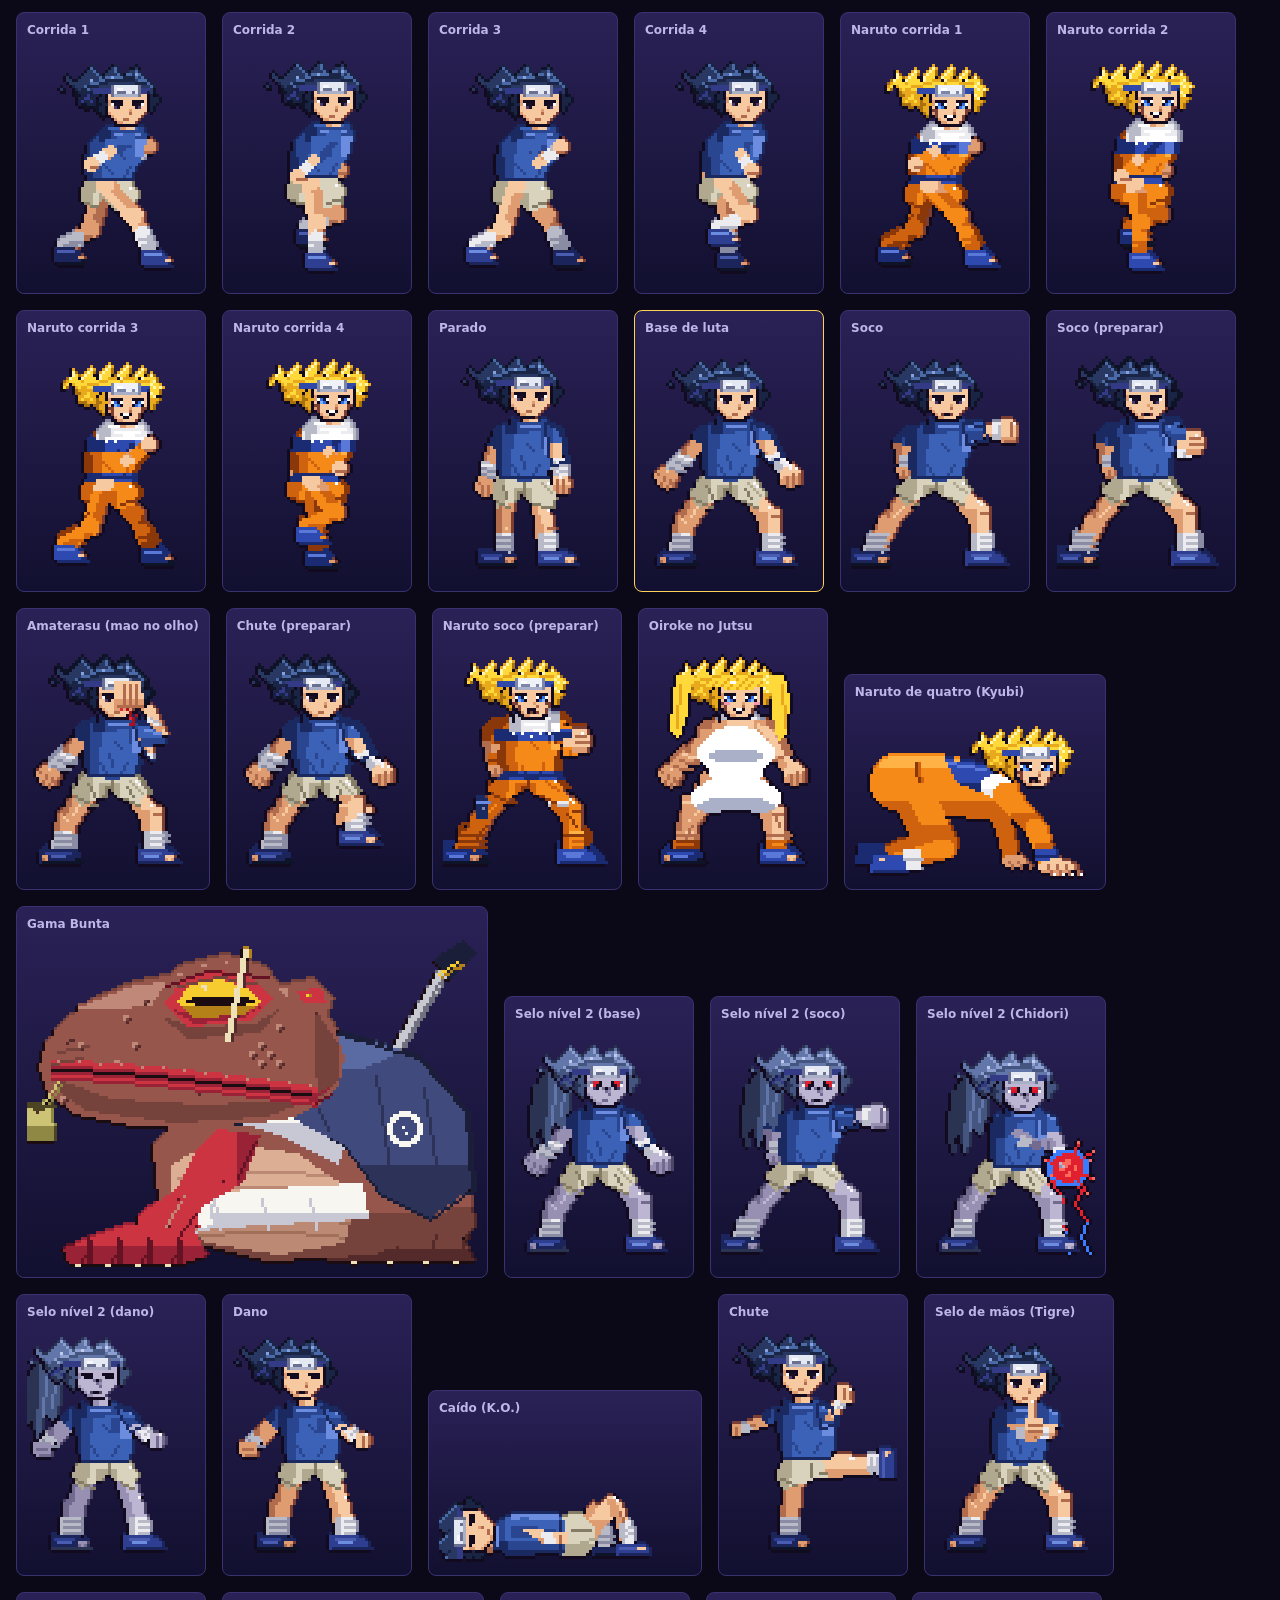
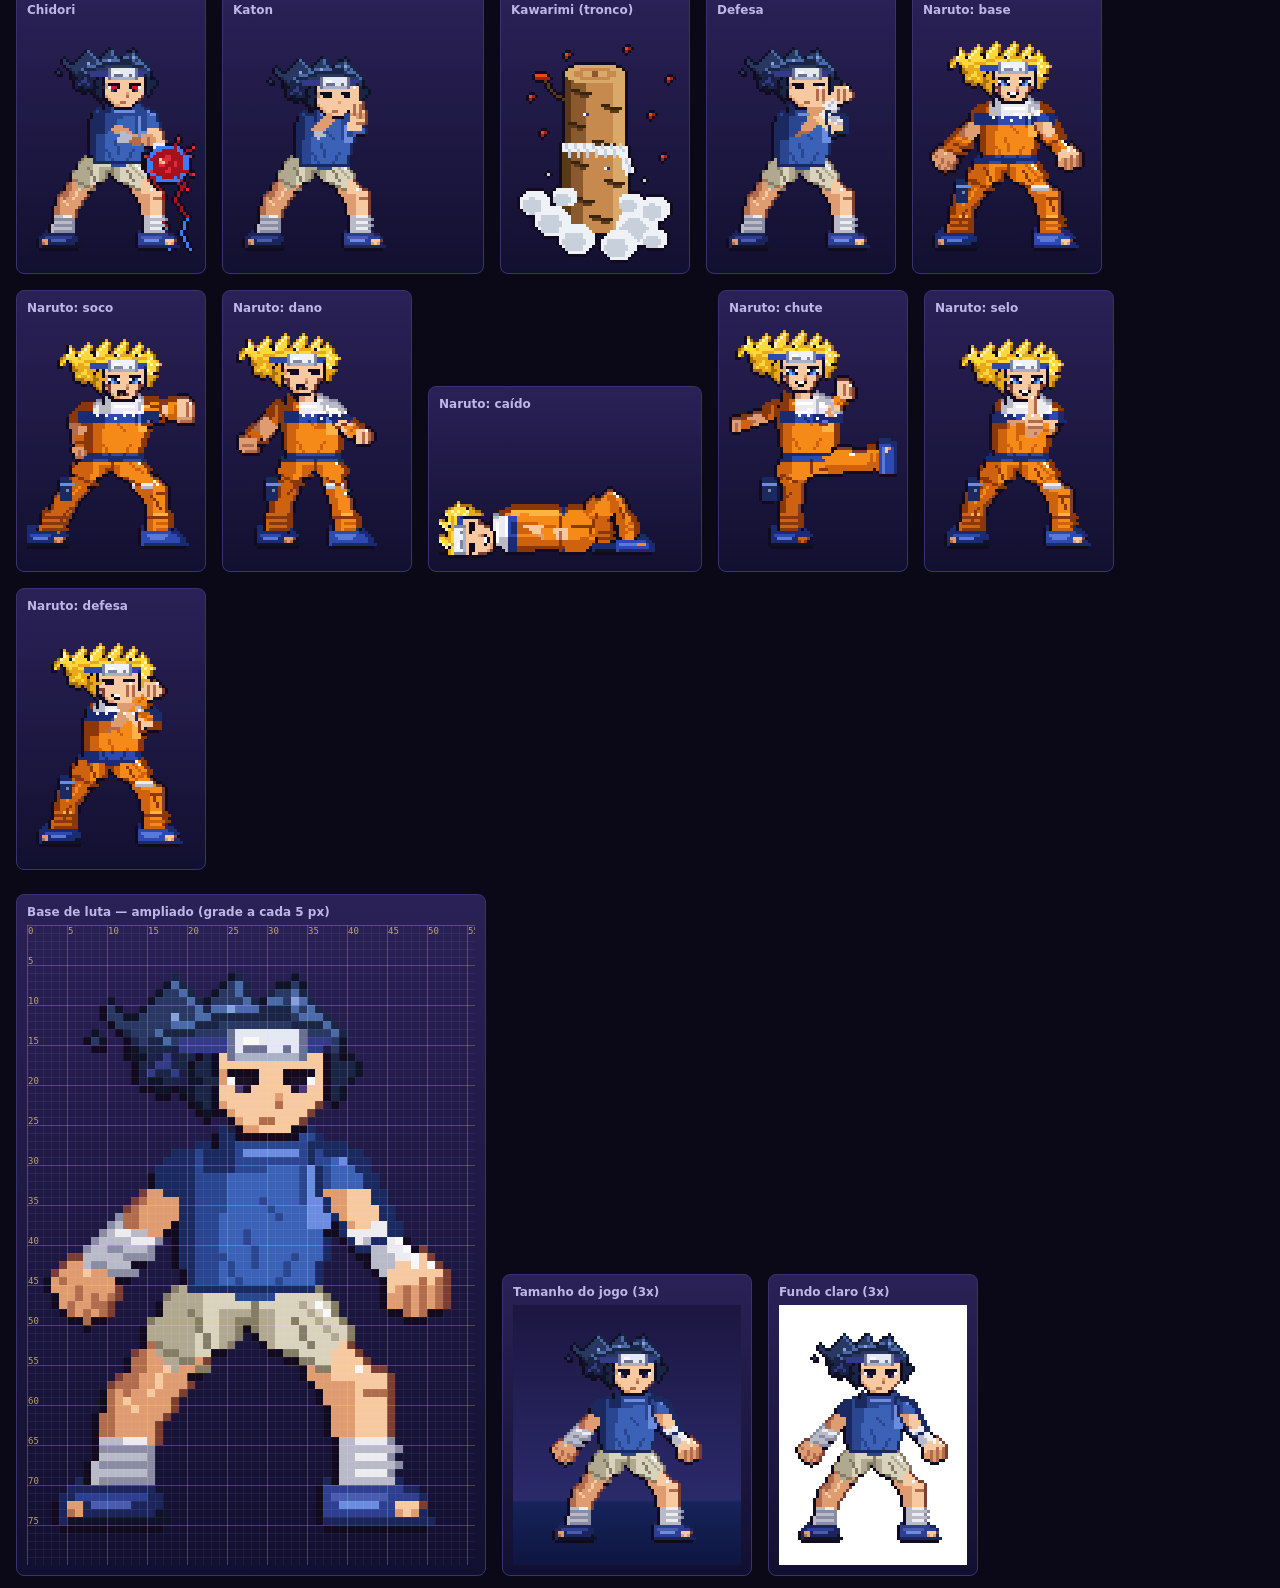
==== pixel/view.html @ abd101c9 "Ciclo de corrida em pixel art (4 quadros) para Sasuke, Naruto e Sasuke Selo nivel 2, usado nos arran" ====
<!doctype html>
<html lang="pt-br"><head><meta charset="utf-8"><title>Sprites em pixel art</title>
<style>
body{margin:0;background:#0b0918;color:#e8e4ff;font-family:system-ui,sans-serif}
.row{display:flex;gap:16px;padding:12px 16px;align-items:flex-end;flex-wrap:wrap}
.card{background:linear-gradient(#2a2156,#121030);border:1px solid #3a3270;border-radius:8px;padding:10px;cursor:pointer}
.card.sel{border-color:#ffd25a}
.card b{display:block;font-size:12px;margin-bottom:6px;color:#bdb6e6}
canvas{image-rendering:pixelated;display:block}
</style></head><body>
<div class="row" id="all"></div>
<div class="row">
 <div class="card" id="bigcard"><b id="bigname">Ampliado (grade a cada 5 px)</b><canvas id="big"></canvas></div>
 <div class="card"><b>Tamanho do jogo (3x)</b><canvas id="game"></canvas></div>
 <div class="card"><b>Fundo claro (3x)</b><canvas id="light"></canvas></div>
</div>
<script src="pixgrid.js"></script><script src="sasuke.js"></script><script src="sasuke-guard.js"></script><script src="sasuke-poses.js"></script><script src="sasuke-idle.js"></script><script src="sasuke-run.js"></script><script src="sasuke-between.js"></script><script src="naruto.js"></script><script src="naruto-run.js"></script><script src="breath.js"></script><script src="gamabunta.js"></script><script src="sasuke-lv2.js"></script>
<script>
/* ?s=idle|guard|punch|hit|down escolhe a pose ampliada; clicar numa miniatura tambem troca */
const POSES={r0:['Corrida 1',sasukeRun0,SAS2_PAL],r1:['Corrida 2',sasukeRun1,SAS2_PAL],r2:['Corrida 3',sasukeRun2,SAS2_PAL],r3:['Corrida 4',sasukeRun3,SAS2_PAL],nr0:['Naruto corrida 1',naruRun0,NAR_PAL],nr1:['Naruto corrida 2',naruRun1,NAR_PAL],nr2:['Naruto corrida 3',naruRun2,NAR_PAL],nr3:['Naruto corrida 4',naruRun3,NAR_PAL],idle:['Parado',sasukeIdle,SAS2_PAL],guard:['Base de luta',sasukeGuard,SAS2_PAL],punch:['Soco',sasukePunch,SAS2_PAL],pw:['Soco (preparar)',sasukePunchWind,SAS2_PAL],eh:['Amaterasu (mao no olho)',sasukeEyeHand,SAS2_PAL],kw:['Chute (preparar)',sasukeKickWind,SAS2_PAL],npw:['Naruto soco (preparar)',naruPunchWind,NAR_PAL],nsx:['Oiroke no Jutsu',naruSexy,NAR_PAL],n4:['Naruto de quatro (Kyubi)',naruFours,NAR_PAL],bunta:['Gama Bunta',gamaBunta,BUNTA_PAL],l2g:['Selo nível 2 (base)',lv2From(sasukeGuard),LV2_PAL],l2p:['Selo nível 2 (soco)',lv2From(sasukePunch),LV2_PAL],l2c:['Selo nível 2 (Chidori)',lv2From(sasukeChidori),LV2_PAL],l2h:['Selo nível 2 (dano)',lv2From(sasukeHit),LV2_PAL],hit:['Dano',sasukeHit,SAS2_PAL],down:['Caído (K.O.)',sasukeDown,SAS2_PAL],kick:['Chute',sasukeKick,SAS2_PAL],seal:['Selo de mãos (Tigre)',sasukeSeal,SAS2_PAL],chidori:['Chidori',sasukeChidori,SAS2_PAL],katon:['Katon',sasukeKaton,SAS2_PAL],log:['Kawarimi (tronco)',sasukeLog,SAS2_PAL],block:['Defesa',sasukeBlock,SAS2_PAL],ng:['Naruto: base',naruGuard,NAR_PAL],np:['Naruto: soco',naruPunch,NAR_PAL],nh:['Naruto: dano',naruHit,NAR_PAL],nd:['Naruto: caído',naruDown,NAR_PAL],nk:['Naruto: chute',naruKick,NAR_PAL],ns:['Naruto: selo',naruSeal,NAR_PAL],nb:['Naruto: defesa',naruBlock,NAR_PAL]};
const built={};for(const k in POSES)built[k]=POSES[k][1]();
function show(key){
 document.querySelectorAll('#all .card').forEach(c=>c.classList.toggle('sel',c.dataset.k===key));
 const g=built[key],PAL=POSES[key][2],S=8;document.getElementById('bigname').textContent=POSES[key][0]+' — ampliado (grade a cada 5 px)';
 const big=document.getElementById('big');g.draw(big,PAL,S);
 const c=big.getContext('2d');c.lineWidth=1;
 for(let x=0;x<=g.w;x++){c.beginPath();c.moveTo(x*S+.5,0);c.lineTo(x*S+.5,g.h*S);c.strokeStyle=x%5?'rgba(255,255,255,.05)':'rgba(255,220,120,.25)';c.stroke();}
 for(let y=0;y<=g.h;y++){c.beginPath();c.moveTo(0,y*S+.5);c.lineTo(g.w*S,y*S+.5);c.strokeStyle=y%5?'rgba(255,255,255,.05)':'rgba(255,220,120,.25)';c.stroke();}
 c.fillStyle='rgba(255,220,120,.7)';c.font='9px monospace';for(let x=0;x<g.w;x+=5)c.fillText(x,x*S+1,9);for(let y=5;y<g.h;y+=5)c.fillText(y,1,y*S-1);
 const tmp=document.createElement('canvas');g.draw(tmp,PAL,1);
 const gm=document.getElementById('game');gm.width=g.w*3+60;gm.height=g.h*3+20;const gx=gm.getContext('2d');
 const sky=gx.createLinearGradient(0,0,0,gm.height);sky.addColorStop(0,'#1c1640');sky.addColorStop(.75,'#2a2a6a');sky.addColorStop(.76,'#16235a');sky.addColorStop(1,'#0e1640');gx.fillStyle=sky;gx.fillRect(0,0,gm.width,gm.height);
 gx.imageSmoothingEnabled=false;gx.drawImage(tmp,30,10,g.w*3,g.h*3);
 const lc=document.getElementById('light');lc.width=g.w*3+20;lc.height=g.h*3+20;const lx=lc.getContext('2d');lx.fillStyle='#fff';lx.fillRect(0,0,lc.width,lc.height);lx.imageSmoothingEnabled=false;lx.drawImage(tmp,10,10,g.w*3,g.h*3);
 history.replaceState(null,'','?s='+key);}
const all=document.getElementById('all');
for(const k in POSES){const d=document.createElement('div');d.className='card';d.dataset.k=k;d.innerHTML='<b>'+POSES[k][0]+'</b>';const cv=document.createElement('canvas');built[k].draw(cv,POSES[k][2],3);d.appendChild(cv);d.onclick=()=>show(k);all.appendChild(d);}
const q=new URLSearchParams(location.search).get('s');show(POSES[q]?q:'guard');
</script></body></html>
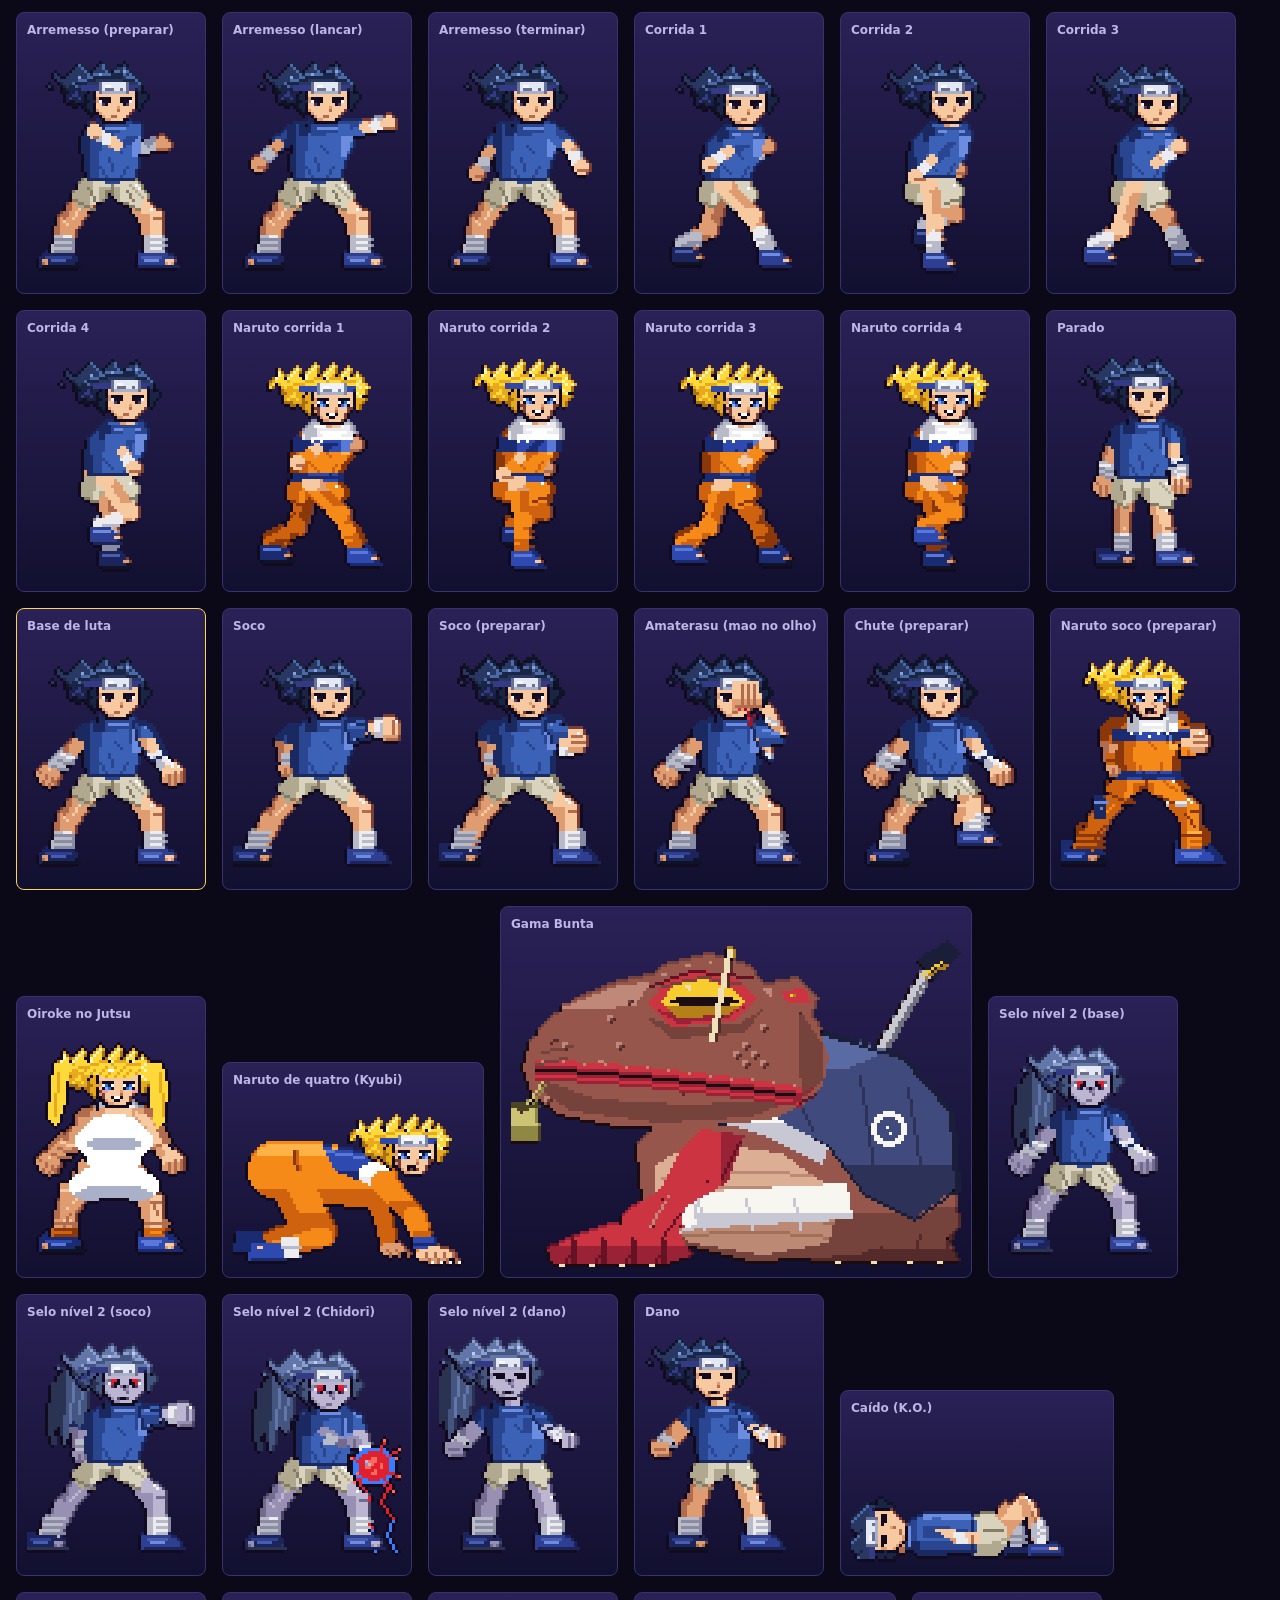
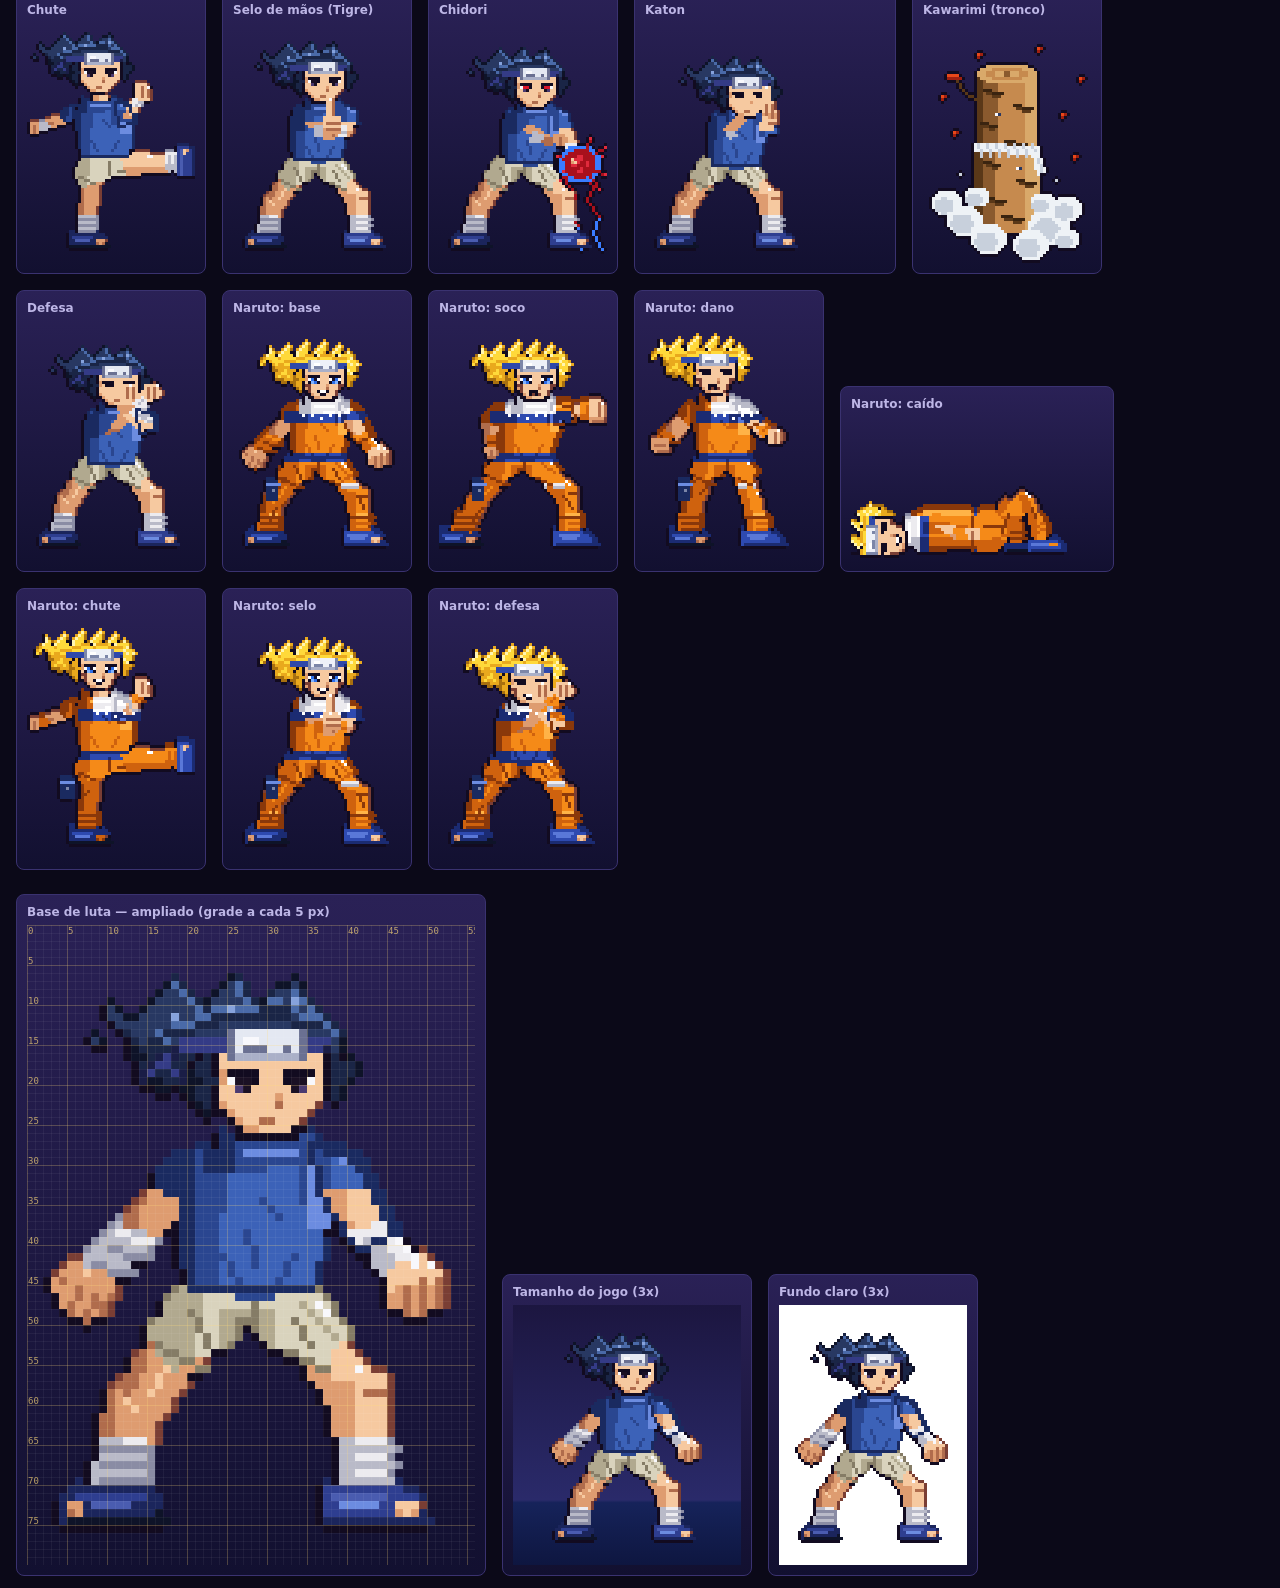
==== commit d9695868: "Arremesso de kunai/shuriken em pixel art: quadros de preparar, lancar e terminar (Sasuke e Selo nive" ====
--- a/pixel/view.html
+++ b/pixel/view.html
@@ -14,10 +14,10 @@
  <div class="card"><b>Tamanho do jogo (3x)</b><canvas id="game"></canvas></div>
  <div class="card"><b>Fundo claro (3x)</b><canvas id="light"></canvas></div>
 </div>
-<script src="pixgrid.js"></script><script src="sasuke.js"></script><script src="sasuke-guard.js"></script><script src="sasuke-poses.js"></script><script src="sasuke-idle.js"></script><script src="sasuke-run.js"></script><script src="sasuke-between.js"></script><script src="naruto.js"></script><script src="naruto-run.js"></script><script src="breath.js"></script><script src="gamabunta.js"></script><script src="sasuke-lv2.js"></script>
+<script src="pixgrid.js"></script><script src="sasuke.js"></script><script src="sasuke-guard.js"></script><script src="sasuke-poses.js"></script><script src="sasuke-idle.js"></script><script src="sasuke-run.js"></script><script src="sasuke-throw.js"></script><script src="sasuke-between.js"></script><script src="naruto.js"></script><script src="naruto-run.js"></script><script src="breath.js"></script><script src="gamabunta.js"></script><script src="sasuke-lv2.js"></script>
 <script>
 /* ?s=idle|guard|punch|hit|down escolhe a pose ampliada; clicar numa miniatura tambem troca */
-const POSES={r0:['Corrida 1',sasukeRun0,SAS2_PAL],r1:['Corrida 2',sasukeRun1,SAS2_PAL],r2:['Corrida 3',sasukeRun2,SAS2_PAL],r3:['Corrida 4',sasukeRun3,SAS2_PAL],nr0:['Naruto corrida 1',naruRun0,NAR_PAL],nr1:['Naruto corrida 2',naruRun1,NAR_PAL],nr2:['Naruto corrida 3',naruRun2,NAR_PAL],nr3:['Naruto corrida 4',naruRun3,NAR_PAL],idle:['Parado',sasukeIdle,SAS2_PAL],guard:['Base de luta',sasukeGuard,SAS2_PAL],punch:['Soco',sasukePunch,SAS2_PAL],pw:['Soco (preparar)',sasukePunchWind,SAS2_PAL],eh:['Amaterasu (mao no olho)',sasukeEyeHand,SAS2_PAL],kw:['Chute (preparar)',sasukeKickWind,SAS2_PAL],npw:['Naruto soco (preparar)',naruPunchWind,NAR_PAL],nsx:['Oiroke no Jutsu',naruSexy,NAR_PAL],n4:['Naruto de quatro (Kyubi)',naruFours,NAR_PAL],bunta:['Gama Bunta',gamaBunta,BUNTA_PAL],l2g:['Selo nível 2 (base)',lv2From(sasukeGuard),LV2_PAL],l2p:['Selo nível 2 (soco)',lv2From(sasukePunch),LV2_PAL],l2c:['Selo nível 2 (Chidori)',lv2From(sasukeChidori),LV2_PAL],l2h:['Selo nível 2 (dano)',lv2From(sasukeHit),LV2_PAL],hit:['Dano',sasukeHit,SAS2_PAL],down:['Caído (K.O.)',sasukeDown,SAS2_PAL],kick:['Chute',sasukeKick,SAS2_PAL],seal:['Selo de mãos (Tigre)',sasukeSeal,SAS2_PAL],chidori:['Chidori',sasukeChidori,SAS2_PAL],katon:['Katon',sasukeKaton,SAS2_PAL],log:['Kawarimi (tronco)',sasukeLog,SAS2_PAL],block:['Defesa',sasukeBlock,SAS2_PAL],ng:['Naruto: base',naruGuard,NAR_PAL],np:['Naruto: soco',naruPunch,NAR_PAL],nh:['Naruto: dano',naruHit,NAR_PAL],nd:['Naruto: caído',naruDown,NAR_PAL],nk:['Naruto: chute',naruKick,NAR_PAL],ns:['Naruto: selo',naruSeal,NAR_PAL],nb:['Naruto: defesa',naruBlock,NAR_PAL]};
+const POSES={tw:['Arremesso (preparar)',sasukeThrowWind,SAS2_PAL],tt:['Arremesso (lancar)',sasukeThrow,SAS2_PAL],te:['Arremesso (terminar)',sasukeThrowEnd,SAS2_PAL],r0:['Corrida 1',sasukeRun0,SAS2_PAL],r1:['Corrida 2',sasukeRun1,SAS2_PAL],r2:['Corrida 3',sasukeRun2,SAS2_PAL],r3:['Corrida 4',sasukeRun3,SAS2_PAL],nr0:['Naruto corrida 1',naruRun0,NAR_PAL],nr1:['Naruto corrida 2',naruRun1,NAR_PAL],nr2:['Naruto corrida 3',naruRun2,NAR_PAL],nr3:['Naruto corrida 4',naruRun3,NAR_PAL],idle:['Parado',sasukeIdle,SAS2_PAL],guard:['Base de luta',sasukeGuard,SAS2_PAL],punch:['Soco',sasukePunch,SAS2_PAL],pw:['Soco (preparar)',sasukePunchWind,SAS2_PAL],eh:['Amaterasu (mao no olho)',sasukeEyeHand,SAS2_PAL],kw:['Chute (preparar)',sasukeKickWind,SAS2_PAL],npw:['Naruto soco (preparar)',naruPunchWind,NAR_PAL],nsx:['Oiroke no Jutsu',naruSexy,NAR_PAL],n4:['Naruto de quatro (Kyubi)',naruFours,NAR_PAL],bunta:['Gama Bunta',gamaBunta,BUNTA_PAL],l2g:['Selo nível 2 (base)',lv2From(sasukeGuard),LV2_PAL],l2p:['Selo nível 2 (soco)',lv2From(sasukePunch),LV2_PAL],l2c:['Selo nível 2 (Chidori)',lv2From(sasukeChidori),LV2_PAL],l2h:['Selo nível 2 (dano)',lv2From(sasukeHit),LV2_PAL],hit:['Dano',sasukeHit,SAS2_PAL],down:['Caído (K.O.)',sasukeDown,SAS2_PAL],kick:['Chute',sasukeKick,SAS2_PAL],seal:['Selo de mãos (Tigre)',sasukeSeal,SAS2_PAL],chidori:['Chidori',sasukeChidori,SAS2_PAL],katon:['Katon',sasukeKaton,SAS2_PAL],log:['Kawarimi (tronco)',sasukeLog,SAS2_PAL],block:['Defesa',sasukeBlock,SAS2_PAL],ng:['Naruto: base',naruGuard,NAR_PAL],np:['Naruto: soco',naruPunch,NAR_PAL],nh:['Naruto: dano',naruHit,NAR_PAL],nd:['Naruto: caído',naruDown,NAR_PAL],nk:['Naruto: chute',naruKick,NAR_PAL],ns:['Naruto: selo',naruSeal,NAR_PAL],nb:['Naruto: defesa',naruBlock,NAR_PAL]};
 const built={};for(const k in POSES)built[k]=POSES[k][1]();
 function show(key){
  document.querySelectorAll('#all .card').forEach(c=>c.classList.toggle('sel',c.dataset.k===key));
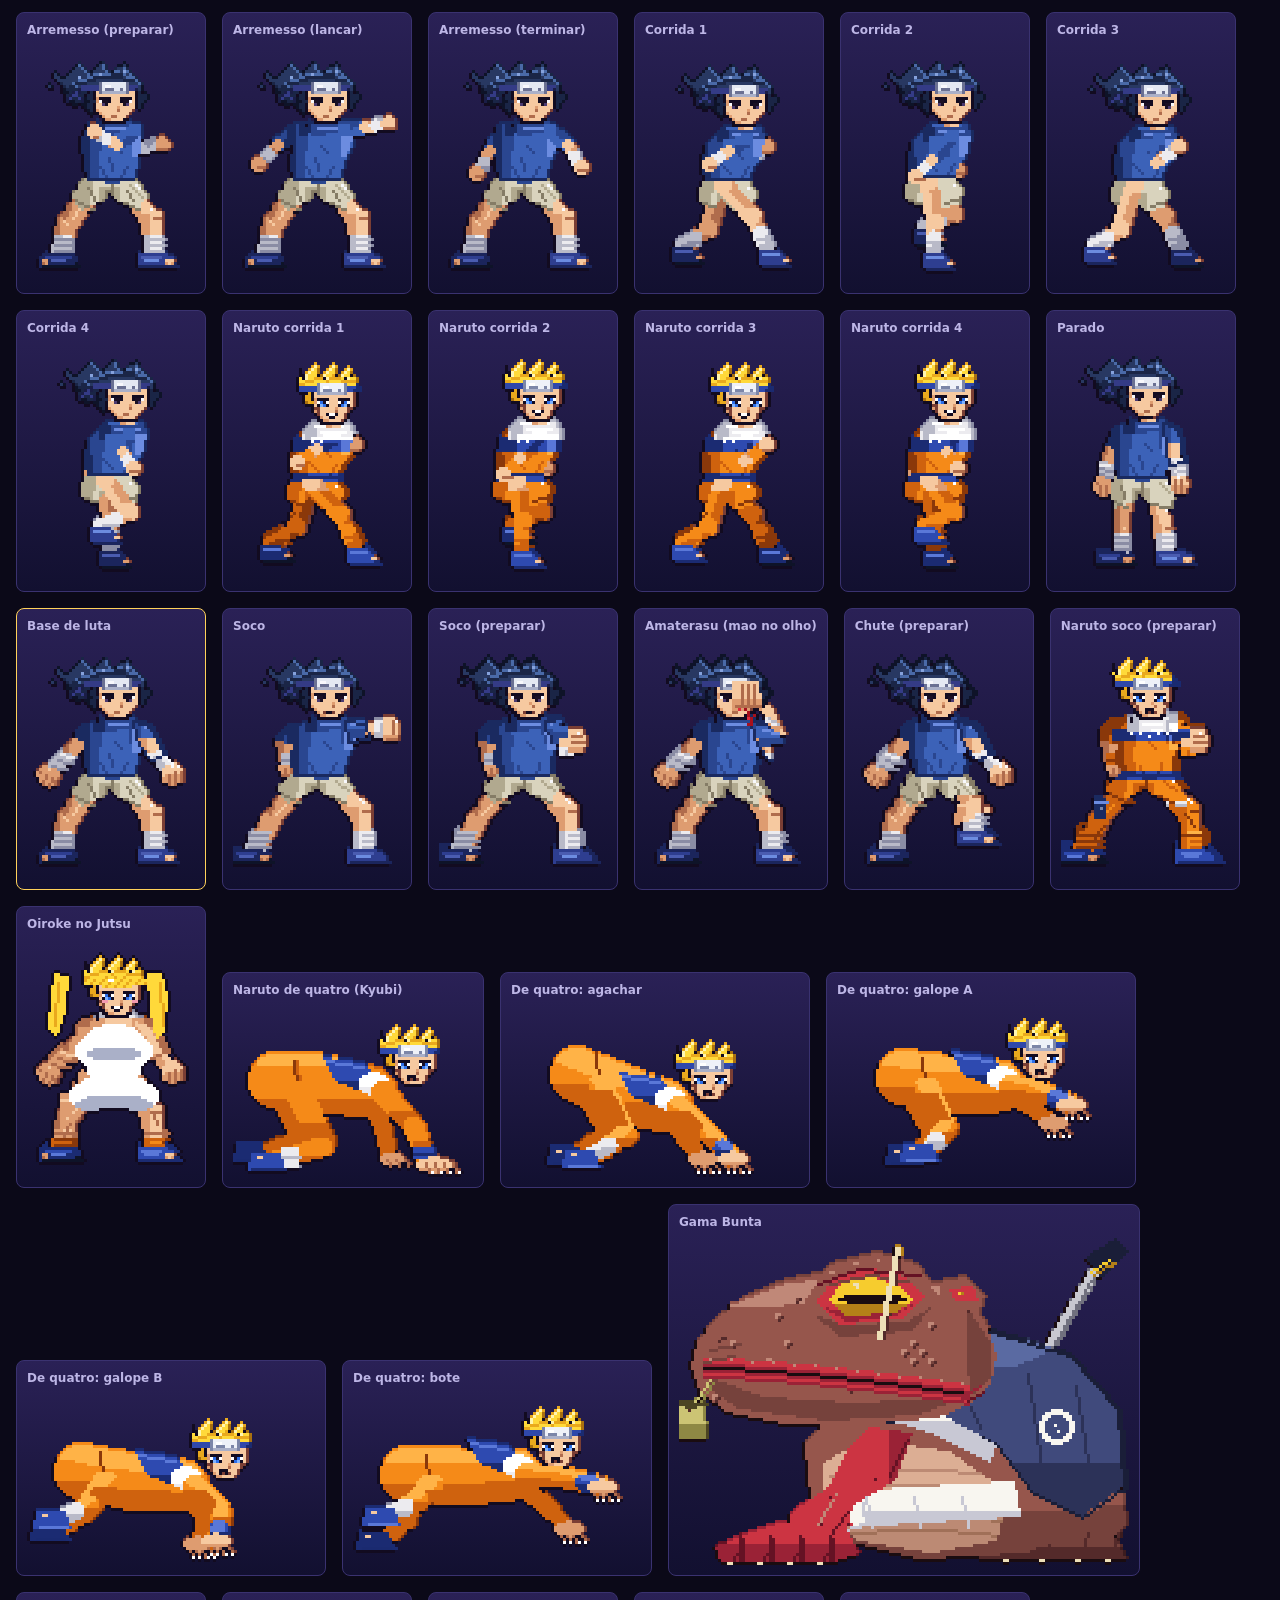
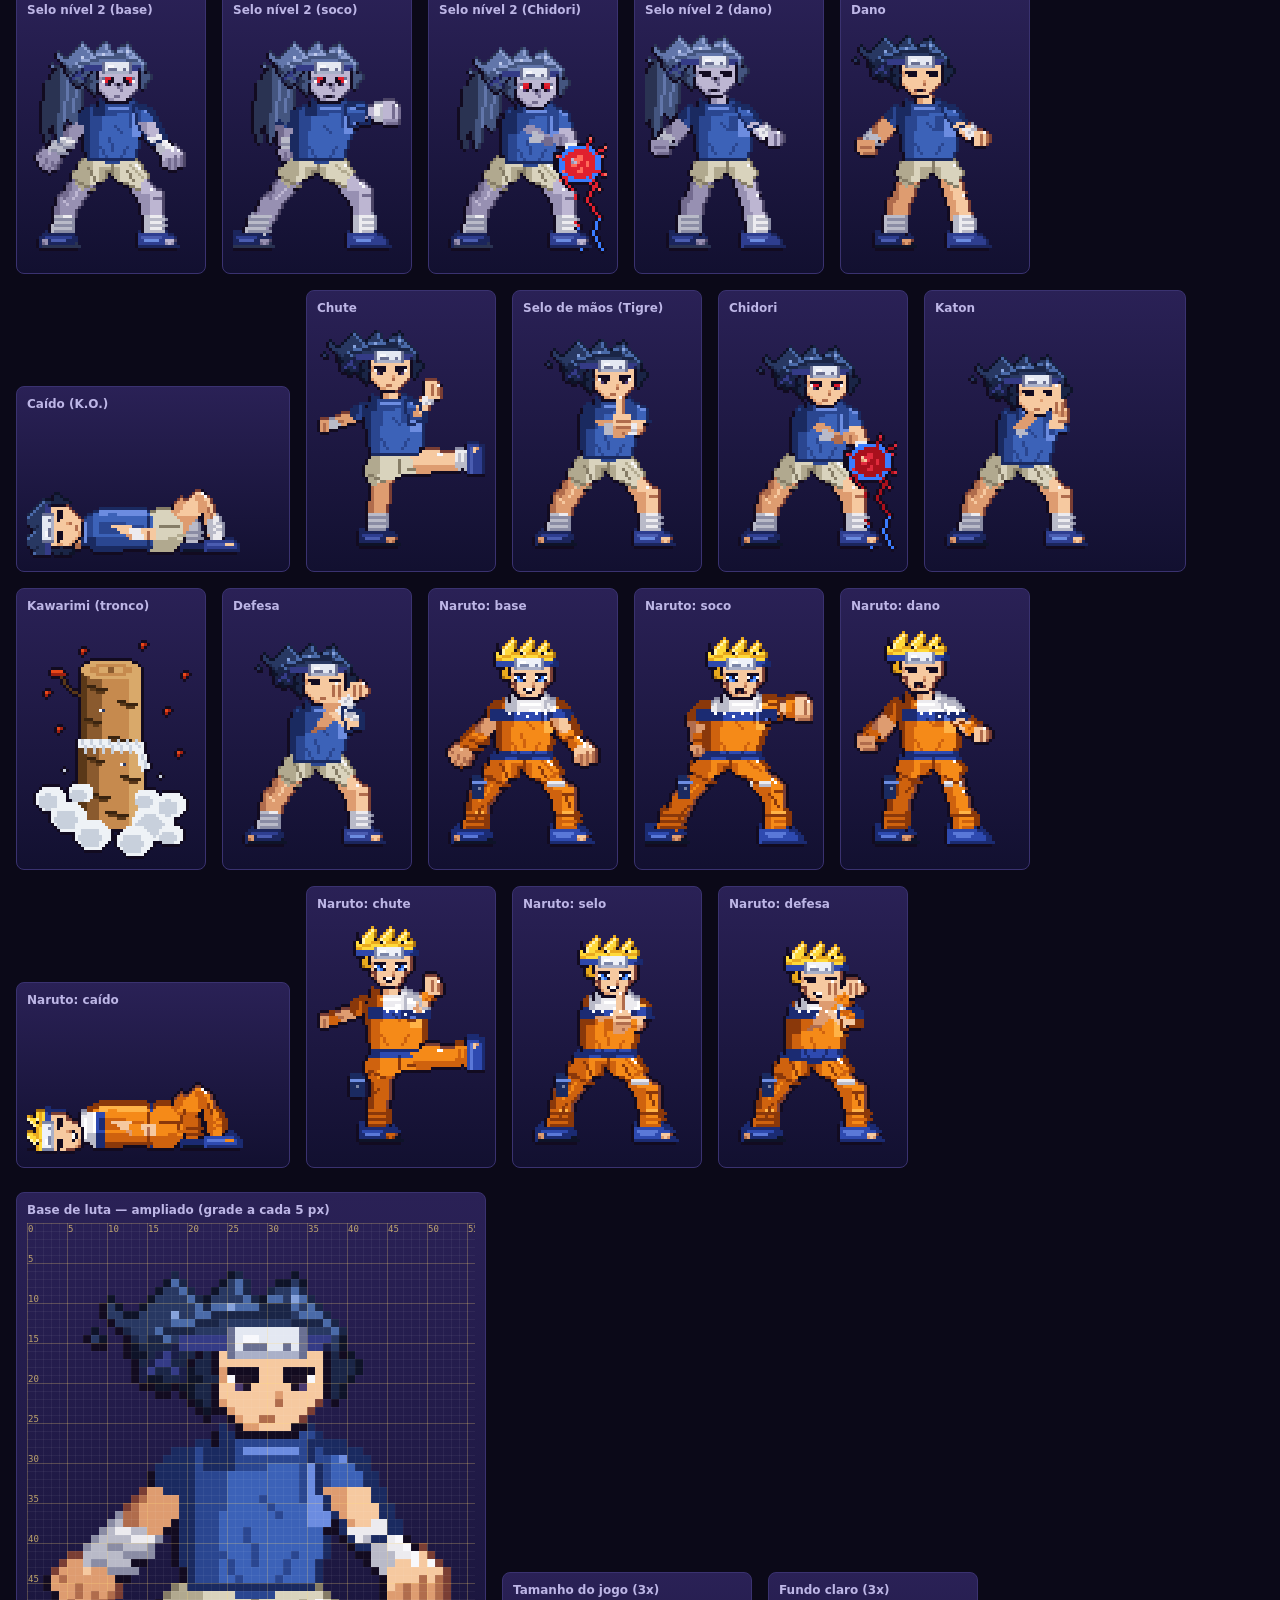
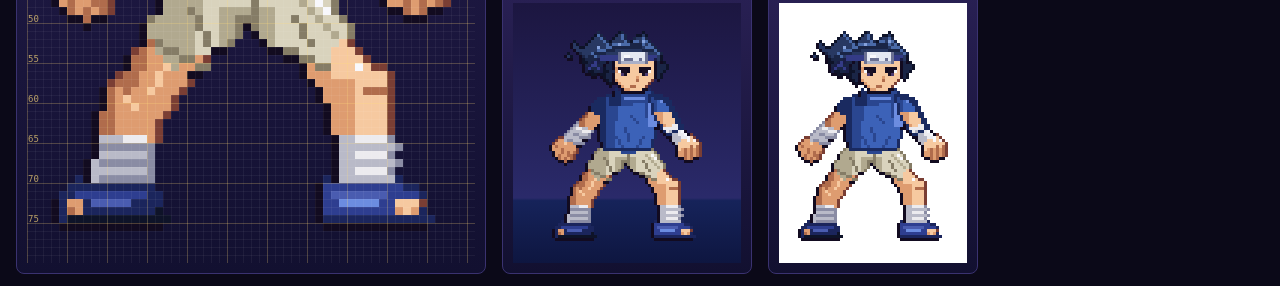
==== commit b1a2291d: "Rasengan do manto da Kyubi menos duro: Naruto de quatro agacha, corre em galope (2 quadros), salta n" ====
--- a/pixel/view.html
+++ b/pixel/view.html
@@ -14,10 +14,10 @@
  <div class="card"><b>Tamanho do jogo (3x)</b><canvas id="game"></canvas></div>
  <div class="card"><b>Fundo claro (3x)</b><canvas id="light"></canvas></div>
 </div>
-<script src="pixgrid.js"></script><script src="sasuke.js"></script><script src="sasuke-guard.js"></script><script src="sasuke-poses.js"></script><script src="sasuke-idle.js"></script><script src="sasuke-run.js"></script><script src="sasuke-throw.js"></script><script src="sasuke-between.js"></script><script src="naruto.js"></script><script src="naruto-run.js"></script><script src="breath.js"></script><script src="gamabunta.js"></script><script src="sasuke-lv2.js"></script>
+<script src="pixgrid.js"></script><script src="sasuke.js"></script><script src="sasuke-guard.js"></script><script src="sasuke-poses.js"></script><script src="sasuke-idle.js"></script><script src="sasuke-run.js"></script><script src="sasuke-throw.js"></script><script src="sasuke-between.js"></script><script src="naruto.js"></script><script src="naruto-fours.js"></script><script src="naruto-run.js"></script><script src="breath.js"></script><script src="gamabunta.js"></script><script src="sasuke-lv2.js"></script>
 <script>
 /* ?s=idle|guard|punch|hit|down escolhe a pose ampliada; clicar numa miniatura tambem troca */
-const POSES={tw:['Arremesso (preparar)',sasukeThrowWind,SAS2_PAL],tt:['Arremesso (lancar)',sasukeThrow,SAS2_PAL],te:['Arremesso (terminar)',sasukeThrowEnd,SAS2_PAL],r0:['Corrida 1',sasukeRun0,SAS2_PAL],r1:['Corrida 2',sasukeRun1,SAS2_PAL],r2:['Corrida 3',sasukeRun2,SAS2_PAL],r3:['Corrida 4',sasukeRun3,SAS2_PAL],nr0:['Naruto corrida 1',naruRun0,NAR_PAL],nr1:['Naruto corrida 2',naruRun1,NAR_PAL],nr2:['Naruto corrida 3',naruRun2,NAR_PAL],nr3:['Naruto corrida 4',naruRun3,NAR_PAL],idle:['Parado',sasukeIdle,SAS2_PAL],guard:['Base de luta',sasukeGuard,SAS2_PAL],punch:['Soco',sasukePunch,SAS2_PAL],pw:['Soco (preparar)',sasukePunchWind,SAS2_PAL],eh:['Amaterasu (mao no olho)',sasukeEyeHand,SAS2_PAL],kw:['Chute (preparar)',sasukeKickWind,SAS2_PAL],npw:['Naruto soco (preparar)',naruPunchWind,NAR_PAL],nsx:['Oiroke no Jutsu',naruSexy,NAR_PAL],n4:['Naruto de quatro (Kyubi)',naruFours,NAR_PAL],bunta:['Gama Bunta',gamaBunta,BUNTA_PAL],l2g:['Selo nível 2 (base)',lv2From(sasukeGuard),LV2_PAL],l2p:['Selo nível 2 (soco)',lv2From(sasukePunch),LV2_PAL],l2c:['Selo nível 2 (Chidori)',lv2From(sasukeChidori),LV2_PAL],l2h:['Selo nível 2 (dano)',lv2From(sasukeHit),LV2_PAL],hit:['Dano',sasukeHit,SAS2_PAL],down:['Caído (K.O.)',sasukeDown,SAS2_PAL],kick:['Chute',sasukeKick,SAS2_PAL],seal:['Selo de mãos (Tigre)',sasukeSeal,SAS2_PAL],chidori:['Chidori',sasukeChidori,SAS2_PAL],katon:['Katon',sasukeKaton,SAS2_PAL],log:['Kawarimi (tronco)',sasukeLog,SAS2_PAL],block:['Defesa',sasukeBlock,SAS2_PAL],ng:['Naruto: base',naruGuard,NAR_PAL],np:['Naruto: soco',naruPunch,NAR_PAL],nh:['Naruto: dano',naruHit,NAR_PAL],nd:['Naruto: caído',naruDown,NAR_PAL],nk:['Naruto: chute',naruKick,NAR_PAL],ns:['Naruto: selo',naruSeal,NAR_PAL],nb:['Naruto: defesa',naruBlock,NAR_PAL]};
+const POSES={tw:['Arremesso (preparar)',sasukeThrowWind,SAS2_PAL],tt:['Arremesso (lancar)',sasukeThrow,SAS2_PAL],te:['Arremesso (terminar)',sasukeThrowEnd,SAS2_PAL],r0:['Corrida 1',sasukeRun0,SAS2_PAL],r1:['Corrida 2',sasukeRun1,SAS2_PAL],r2:['Corrida 3',sasukeRun2,SAS2_PAL],r3:['Corrida 4',sasukeRun3,SAS2_PAL],nr0:['Naruto corrida 1',naruRun0,NAR_PAL],nr1:['Naruto corrida 2',naruRun1,NAR_PAL],nr2:['Naruto corrida 3',naruRun2,NAR_PAL],nr3:['Naruto corrida 4',naruRun3,NAR_PAL],idle:['Parado',sasukeIdle,SAS2_PAL],guard:['Base de luta',sasukeGuard,SAS2_PAL],punch:['Soco',sasukePunch,SAS2_PAL],pw:['Soco (preparar)',sasukePunchWind,SAS2_PAL],eh:['Amaterasu (mao no olho)',sasukeEyeHand,SAS2_PAL],kw:['Chute (preparar)',sasukeKickWind,SAS2_PAL],npw:['Naruto soco (preparar)',naruPunchWind,NAR_PAL],nsx:['Oiroke no Jutsu',naruSexy,NAR_PAL],n4:['Naruto de quatro (Kyubi)',naruFours,NAR_PAL],n4c:['De quatro: agachar',naruFourCoil,NAR_PAL],n4a:['De quatro: galope A',naruFourRunA,NAR_PAL],n4b:['De quatro: galope B',naruFourRunB,NAR_PAL],n4l:['De quatro: bote',naruFourLunge,NAR_PAL],bunta:['Gama Bunta',gamaBunta,BUNTA_PAL],l2g:['Selo nível 2 (base)',lv2From(sasukeGuard),LV2_PAL],l2p:['Selo nível 2 (soco)',lv2From(sasukePunch),LV2_PAL],l2c:['Selo nível 2 (Chidori)',lv2From(sasukeChidori),LV2_PAL],l2h:['Selo nível 2 (dano)',lv2From(sasukeHit),LV2_PAL],hit:['Dano',sasukeHit,SAS2_PAL],down:['Caído (K.O.)',sasukeDown,SAS2_PAL],kick:['Chute',sasukeKick,SAS2_PAL],seal:['Selo de mãos (Tigre)',sasukeSeal,SAS2_PAL],chidori:['Chidori',sasukeChidori,SAS2_PAL],katon:['Katon',sasukeKaton,SAS2_PAL],log:['Kawarimi (tronco)',sasukeLog,SAS2_PAL],block:['Defesa',sasukeBlock,SAS2_PAL],ng:['Naruto: base',naruGuard,NAR_PAL],np:['Naruto: soco',naruPunch,NAR_PAL],nh:['Naruto: dano',naruHit,NAR_PAL],nd:['Naruto: caído',naruDown,NAR_PAL],nk:['Naruto: chute',naruKick,NAR_PAL],ns:['Naruto: selo',naruSeal,NAR_PAL],nb:['Naruto: defesa',naruBlock,NAR_PAL]};
 const built={};for(const k in POSES)built[k]=POSES[k][1]();
 function show(key){
  document.querySelectorAll('#all .card').forEach(c=>c.classList.toggle('sel',c.dataset.k===key));
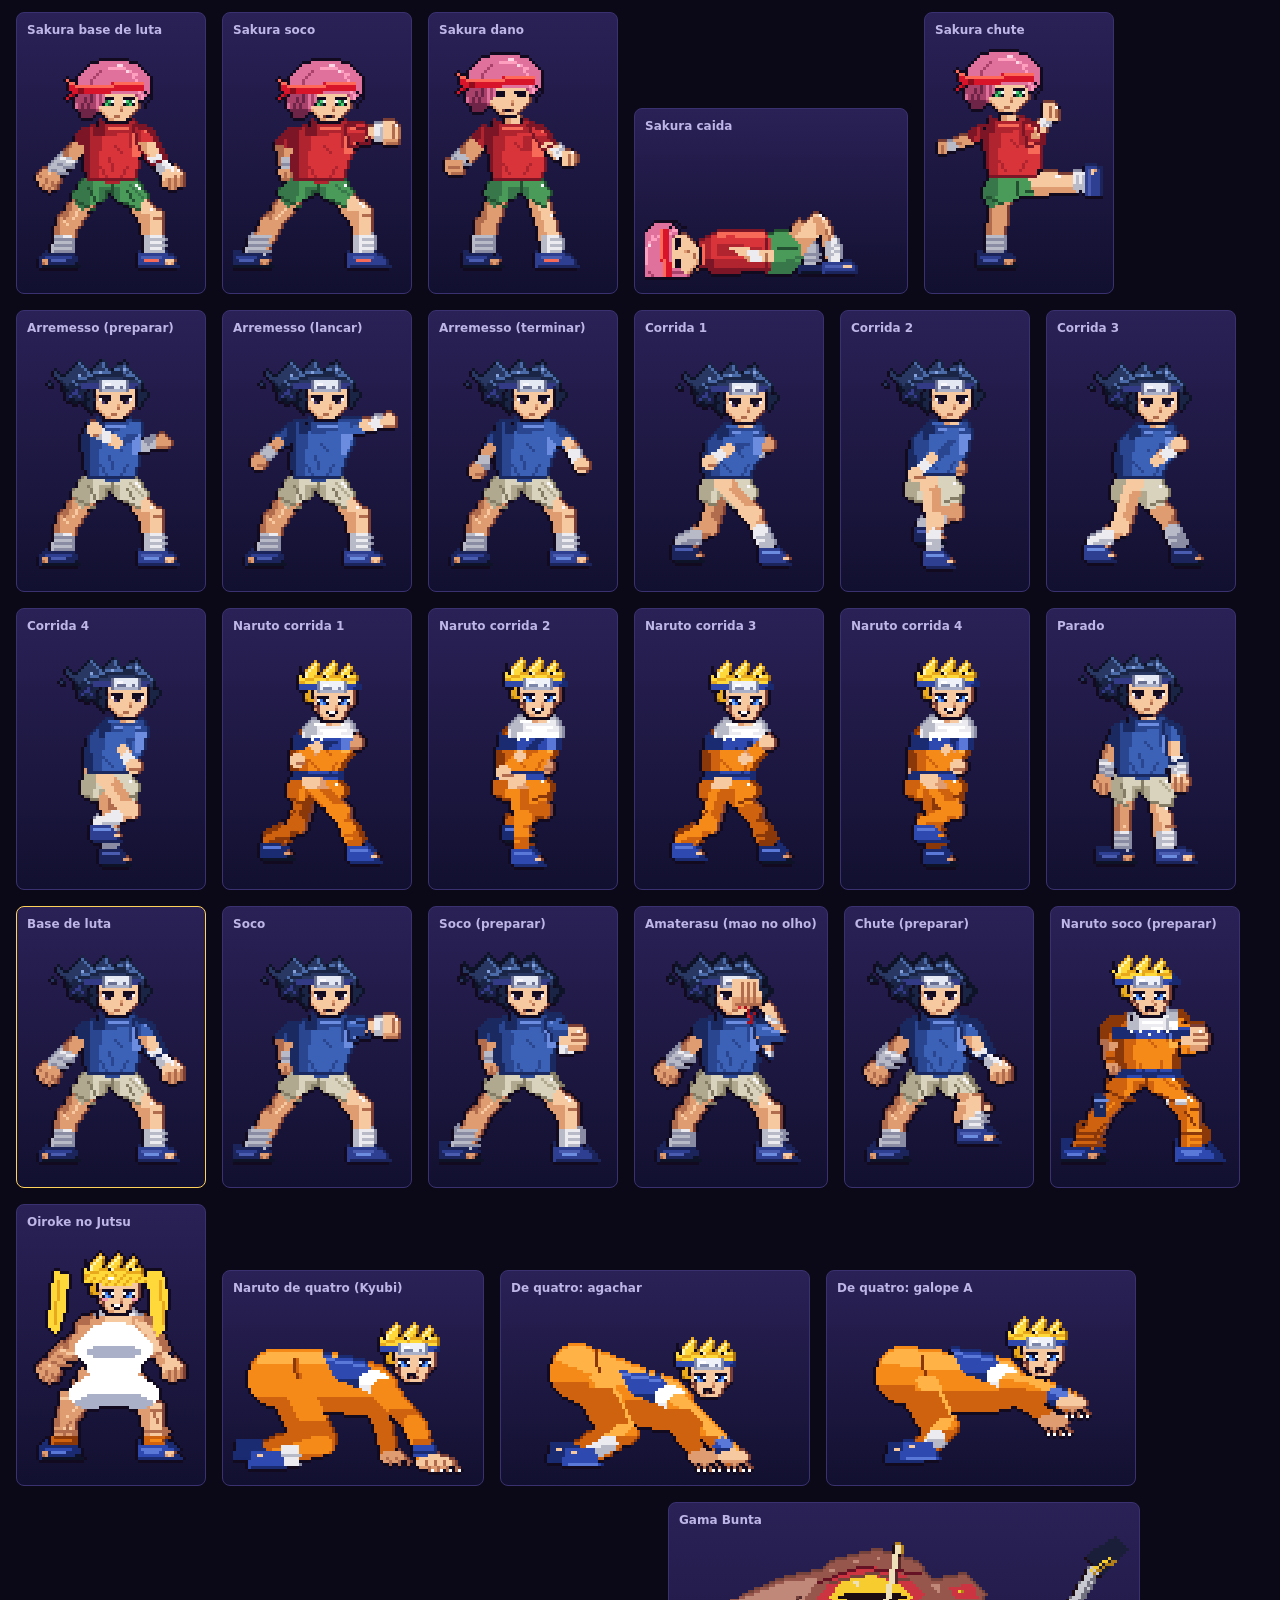
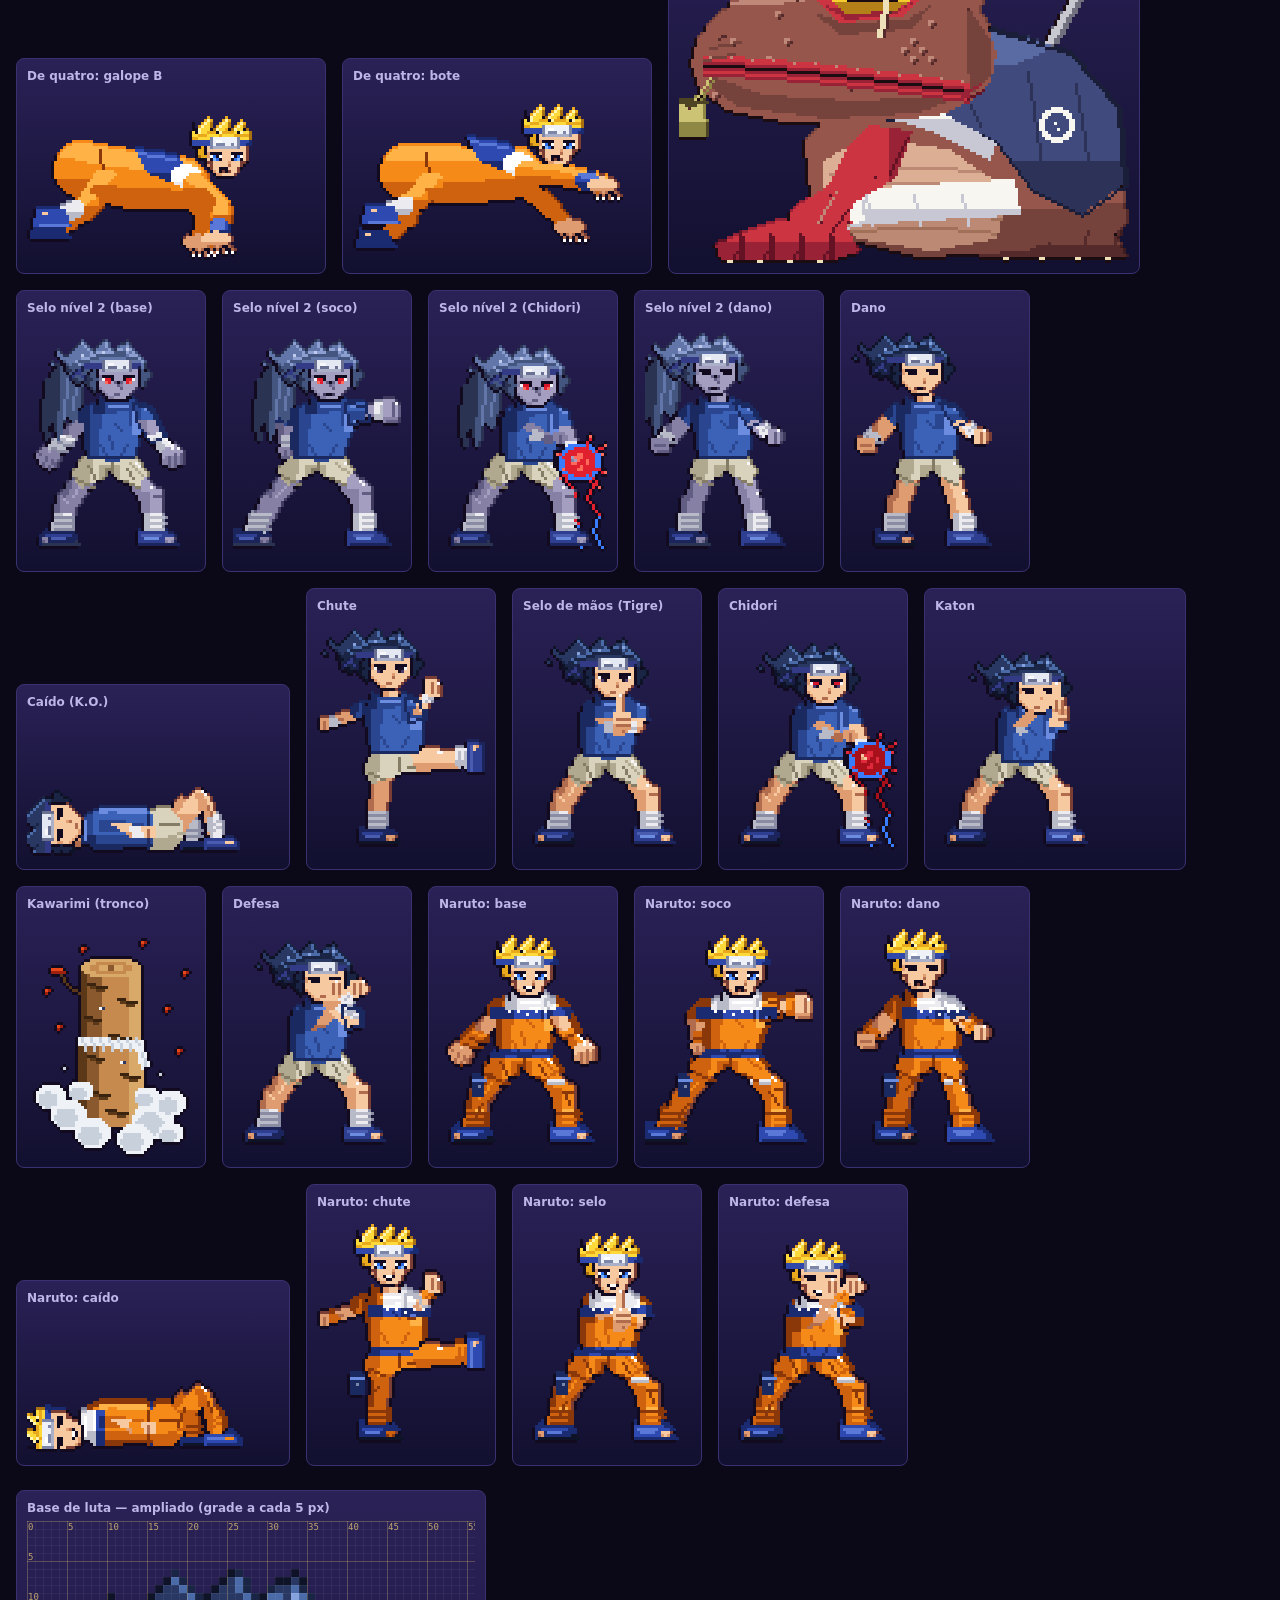
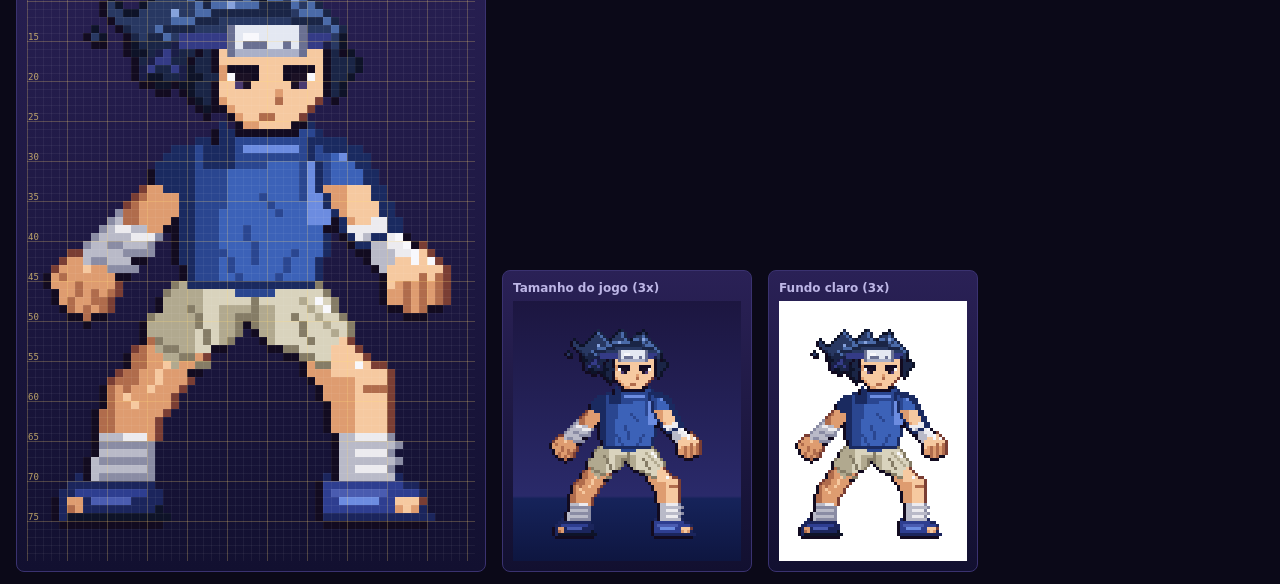
==== commit a627599c: "Sakura (Parte 1) jogavel: sprites em pixel art, Cura Medica, Shannaro, arvore, mapa e inventario Co-" ====
--- a/pixel/view.html
+++ b/pixel/view.html
@@ -14,10 +14,10 @@
  <div class="card"><b>Tamanho do jogo (3x)</b><canvas id="game"></canvas></div>
  <div class="card"><b>Fundo claro (3x)</b><canvas id="light"></canvas></div>
 </div>
-<script src="pixgrid.js"></script><script src="sasuke.js"></script><script src="sasuke-guard.js"></script><script src="sasuke-poses.js"></script><script src="sasuke-idle.js"></script><script src="sasuke-run.js"></script><script src="sasuke-throw.js"></script><script src="sasuke-between.js"></script><script src="naruto.js"></script><script src="naruto-fours.js"></script><script src="naruto-run.js"></script><script src="breath.js"></script><script src="gamabunta.js"></script><script src="sasuke-lv2.js"></script>
+<script src="pixgrid.js"></script><script src="sasuke.js"></script><script src="sasuke-guard.js"></script><script src="sasuke-poses.js"></script><script src="sasuke-idle.js"></script><script src="sasuke-run.js"></script><script src="sasuke-throw.js"></script><script src="sasuke-between.js"></script><script src="naruto.js"></script><script src="naruto-fours.js"></script><script src="naruto-run.js"></script><script src="breath.js"></script><script src="gamabunta.js"></script><script src="sasuke-lv2.js"></script><script src="sakura.js"></script>
 <script>
 /* ?s=idle|guard|punch|hit|down escolhe a pose ampliada; clicar numa miniatura tambem troca */
-const POSES={tw:['Arremesso (preparar)',sasukeThrowWind,SAS2_PAL],tt:['Arremesso (lancar)',sasukeThrow,SAS2_PAL],te:['Arremesso (terminar)',sasukeThrowEnd,SAS2_PAL],r0:['Corrida 1',sasukeRun0,SAS2_PAL],r1:['Corrida 2',sasukeRun1,SAS2_PAL],r2:['Corrida 3',sasukeRun2,SAS2_PAL],r3:['Corrida 4',sasukeRun3,SAS2_PAL],nr0:['Naruto corrida 1',naruRun0,NAR_PAL],nr1:['Naruto corrida 2',naruRun1,NAR_PAL],nr2:['Naruto corrida 3',naruRun2,NAR_PAL],nr3:['Naruto corrida 4',naruRun3,NAR_PAL],idle:['Parado',sasukeIdle,SAS2_PAL],guard:['Base de luta',sasukeGuard,SAS2_PAL],punch:['Soco',sasukePunch,SAS2_PAL],pw:['Soco (preparar)',sasukePunchWind,SAS2_PAL],eh:['Amaterasu (mao no olho)',sasukeEyeHand,SAS2_PAL],kw:['Chute (preparar)',sasukeKickWind,SAS2_PAL],npw:['Naruto soco (preparar)',naruPunchWind,NAR_PAL],nsx:['Oiroke no Jutsu',naruSexy,NAR_PAL],n4:['Naruto de quatro (Kyubi)',naruFours,NAR_PAL],n4c:['De quatro: agachar',naruFourCoil,NAR_PAL],n4a:['De quatro: galope A',naruFourRunA,NAR_PAL],n4b:['De quatro: galope B',naruFourRunB,NAR_PAL],n4l:['De quatro: bote',naruFourLunge,NAR_PAL],bunta:['Gama Bunta',gamaBunta,BUNTA_PAL],l2g:['Selo nível 2 (base)',lv2From(sasukeGuard),LV2_PAL],l2p:['Selo nível 2 (soco)',lv2From(sasukePunch),LV2_PAL],l2c:['Selo nível 2 (Chidori)',lv2From(sasukeChidori),LV2_PAL],l2h:['Selo nível 2 (dano)',lv2From(sasukeHit),LV2_PAL],hit:['Dano',sasukeHit,SAS2_PAL],down:['Caído (K.O.)',sasukeDown,SAS2_PAL],kick:['Chute',sasukeKick,SAS2_PAL],seal:['Selo de mãos (Tigre)',sasukeSeal,SAS2_PAL],chidori:['Chidori',sasukeChidori,SAS2_PAL],katon:['Katon',sasukeKaton,SAS2_PAL],log:['Kawarimi (tronco)',sasukeLog,SAS2_PAL],block:['Defesa',sasukeBlock,SAS2_PAL],ng:['Naruto: base',naruGuard,NAR_PAL],np:['Naruto: soco',naruPunch,NAR_PAL],nh:['Naruto: dano',naruHit,NAR_PAL],nd:['Naruto: caído',naruDown,NAR_PAL],nk:['Naruto: chute',naruKick,NAR_PAL],ns:['Naruto: selo',naruSeal,NAR_PAL],nb:['Naruto: defesa',naruBlock,NAR_PAL]};
+const POSES={skg:['Sakura base de luta',sakuraFrom(sasukeGuard),SAK_PAL],skp:['Sakura soco',sakuraFrom(sasukePunch),SAK_PAL],skh:['Sakura dano',sakuraFrom(sasukeHit),SAK_PAL],skd:['Sakura caida',sakuraFrom(sasukeDown),SAK_PAL],skk:['Sakura chute',sakuraFrom(sasukeKick),SAK_PAL],tw:['Arremesso (preparar)',sasukeThrowWind,SAS2_PAL],tt:['Arremesso (lancar)',sasukeThrow,SAS2_PAL],te:['Arremesso (terminar)',sasukeThrowEnd,SAS2_PAL],r0:['Corrida 1',sasukeRun0,SAS2_PAL],r1:['Corrida 2',sasukeRun1,SAS2_PAL],r2:['Corrida 3',sasukeRun2,SAS2_PAL],r3:['Corrida 4',sasukeRun3,SAS2_PAL],nr0:['Naruto corrida 1',naruRun0,NAR_PAL],nr1:['Naruto corrida 2',naruRun1,NAR_PAL],nr2:['Naruto corrida 3',naruRun2,NAR_PAL],nr3:['Naruto corrida 4',naruRun3,NAR_PAL],idle:['Parado',sasukeIdle,SAS2_PAL],guard:['Base de luta',sasukeGuard,SAS2_PAL],punch:['Soco',sasukePunch,SAS2_PAL],pw:['Soco (preparar)',sasukePunchWind,SAS2_PAL],eh:['Amaterasu (mao no olho)',sasukeEyeHand,SAS2_PAL],kw:['Chute (preparar)',sasukeKickWind,SAS2_PAL],npw:['Naruto soco (preparar)',naruPunchWind,NAR_PAL],nsx:['Oiroke no Jutsu',naruSexy,NAR_PAL],n4:['Naruto de quatro (Kyubi)',naruFours,NAR_PAL],n4c:['De quatro: agachar',naruFourCoil,NAR_PAL],n4a:['De quatro: galope A',naruFourRunA,NAR_PAL],n4b:['De quatro: galope B',naruFourRunB,NAR_PAL],n4l:['De quatro: bote',naruFourLunge,NAR_PAL],bunta:['Gama Bunta',gamaBunta,BUNTA_PAL],l2g:['Selo nível 2 (base)',lv2From(sasukeGuard),LV2_PAL],l2p:['Selo nível 2 (soco)',lv2From(sasukePunch),LV2_PAL],l2c:['Selo nível 2 (Chidori)',lv2From(sasukeChidori),LV2_PAL],l2h:['Selo nível 2 (dano)',lv2From(sasukeHit),LV2_PAL],hit:['Dano',sasukeHit,SAS2_PAL],down:['Caído (K.O.)',sasukeDown,SAS2_PAL],kick:['Chute',sasukeKick,SAS2_PAL],seal:['Selo de mãos (Tigre)',sasukeSeal,SAS2_PAL],chidori:['Chidori',sasukeChidori,SAS2_PAL],katon:['Katon',sasukeKaton,SAS2_PAL],log:['Kawarimi (tronco)',sasukeLog,SAS2_PAL],block:['Defesa',sasukeBlock,SAS2_PAL],ng:['Naruto: base',naruGuard,NAR_PAL],np:['Naruto: soco',naruPunch,NAR_PAL],nh:['Naruto: dano',naruHit,NAR_PAL],nd:['Naruto: caído',naruDown,NAR_PAL],nk:['Naruto: chute',naruKick,NAR_PAL],ns:['Naruto: selo',naruSeal,NAR_PAL],nb:['Naruto: defesa',naruBlock,NAR_PAL]};
 const built={};for(const k in POSES)built[k]=POSES[k][1]();
 function show(key){
  document.querySelectorAll('#all .card').forEach(c=>c.classList.toggle('sel',c.dataset.k===key));
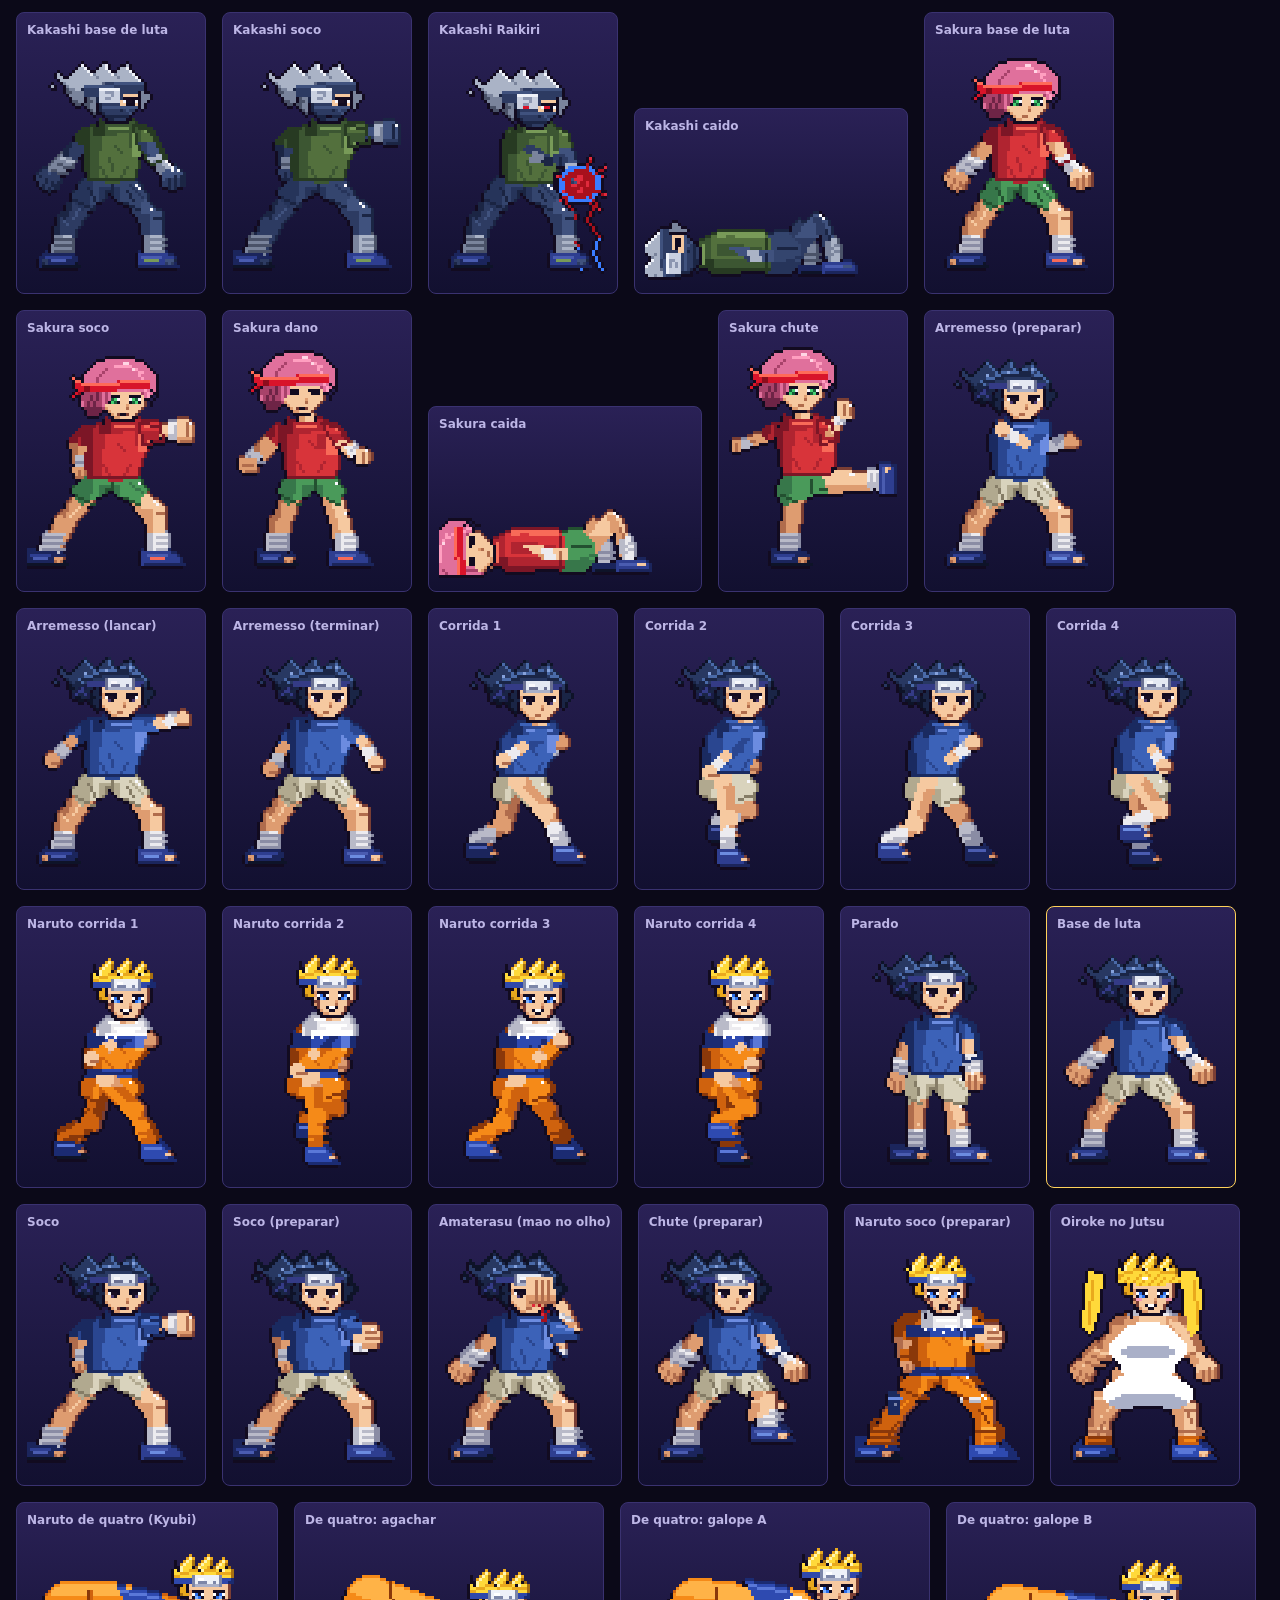
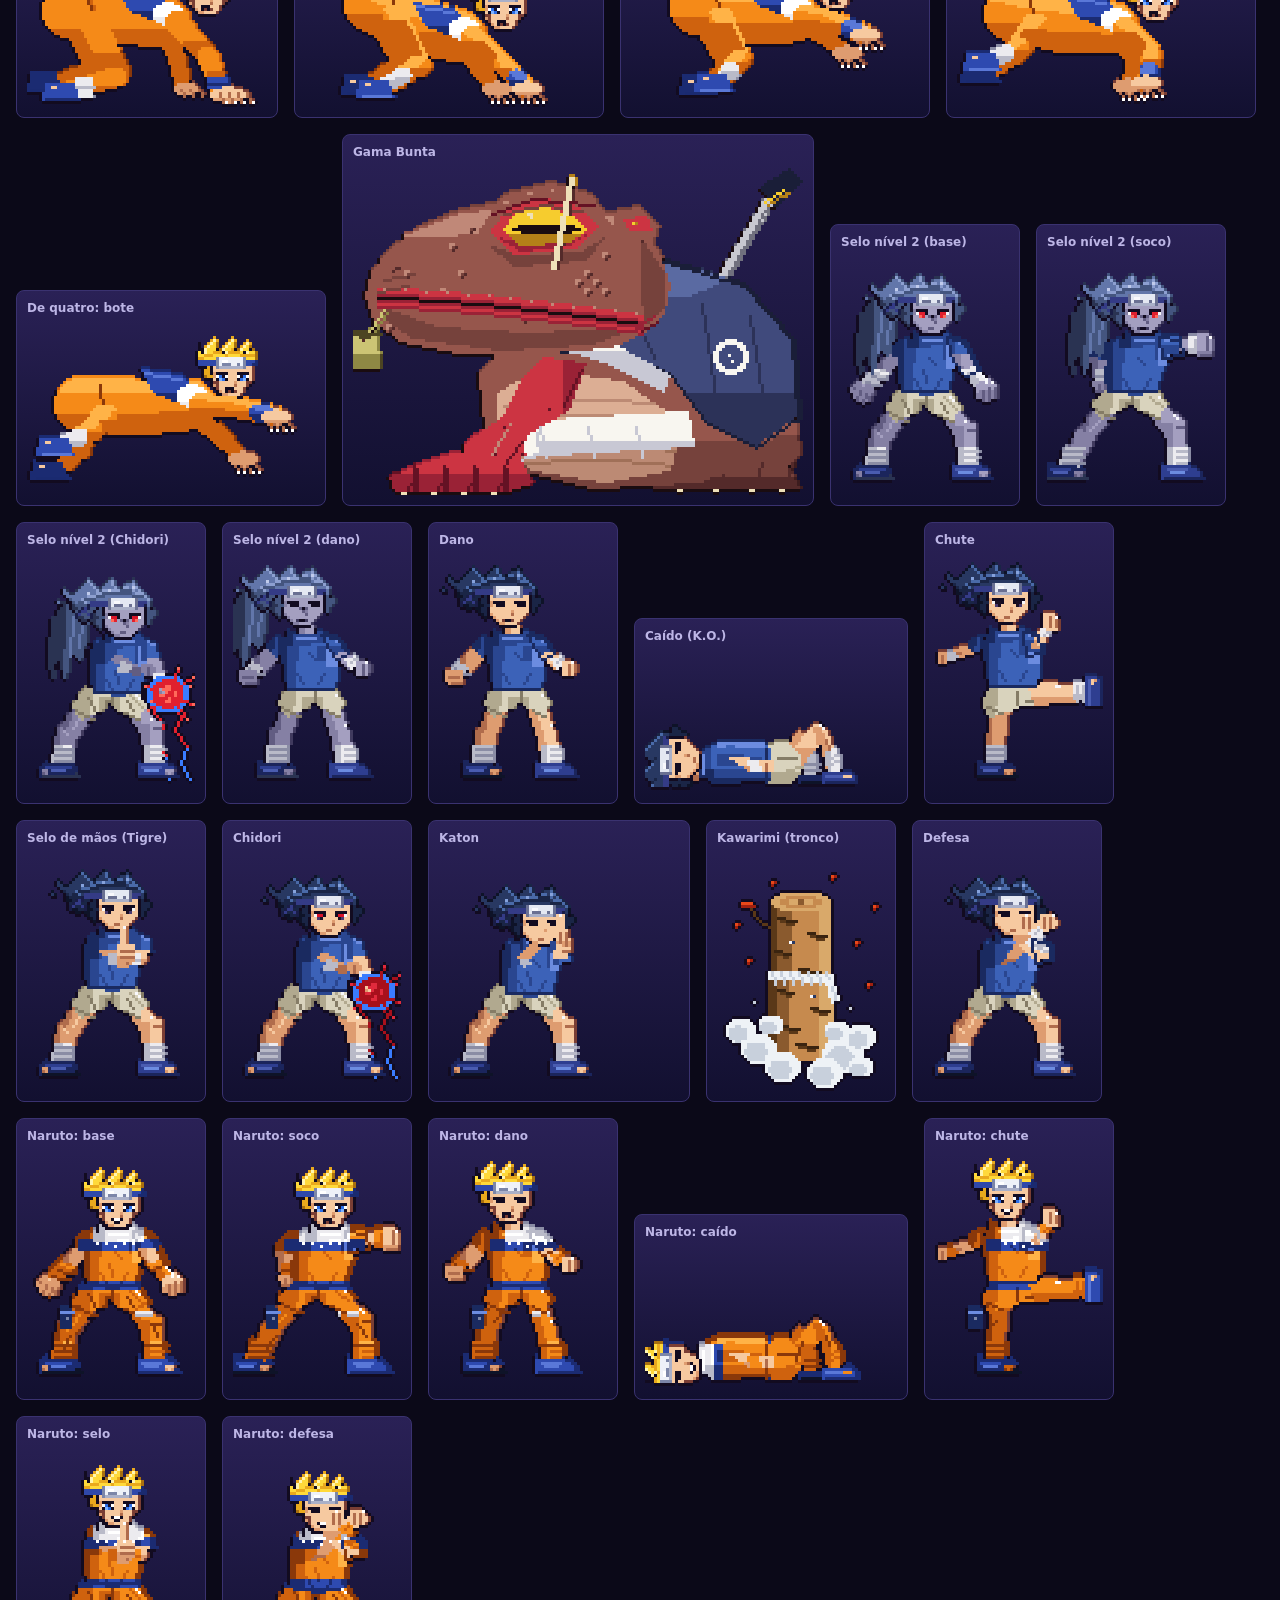
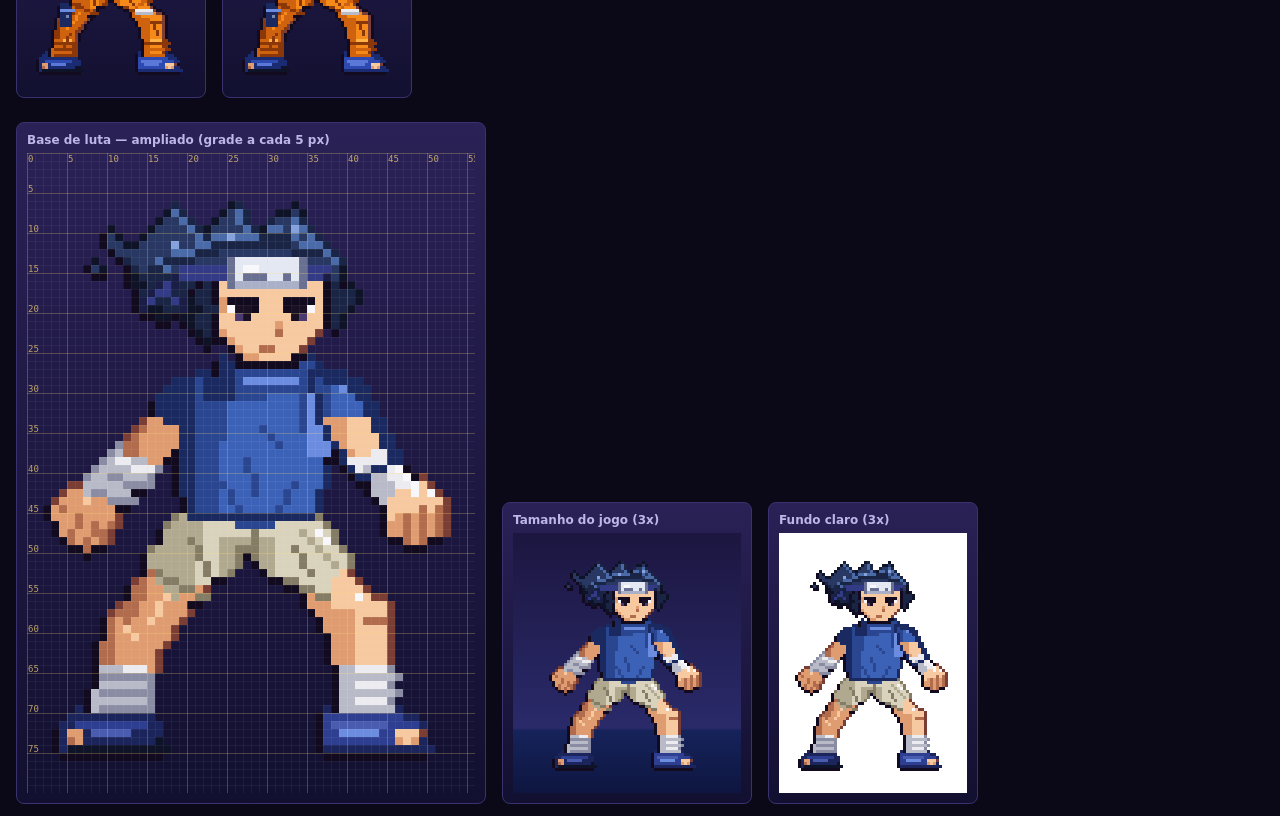
==== commit c8c35ada: "Kakashi (Parte 1) jogavel, raridade Raro: sprites, Raikiri, Katon, Genjutsu, Ninja Copiador Co-Autho" ====
--- a/pixel/view.html
+++ b/pixel/view.html
@@ -14,10 +14,10 @@
  <div class="card"><b>Tamanho do jogo (3x)</b><canvas id="game"></canvas></div>
  <div class="card"><b>Fundo claro (3x)</b><canvas id="light"></canvas></div>
 </div>
-<script src="pixgrid.js"></script><script src="sasuke.js"></script><script src="sasuke-guard.js"></script><script src="sasuke-poses.js"></script><script src="sasuke-idle.js"></script><script src="sasuke-run.js"></script><script src="sasuke-throw.js"></script><script src="sasuke-between.js"></script><script src="naruto.js"></script><script src="naruto-fours.js"></script><script src="naruto-run.js"></script><script src="breath.js"></script><script src="gamabunta.js"></script><script src="sasuke-lv2.js"></script><script src="sakura.js"></script>
+<script src="pixgrid.js"></script><script src="sasuke.js"></script><script src="sasuke-guard.js"></script><script src="sasuke-poses.js"></script><script src="sasuke-idle.js"></script><script src="sasuke-run.js"></script><script src="sasuke-throw.js"></script><script src="sasuke-between.js"></script><script src="naruto.js"></script><script src="naruto-fours.js"></script><script src="naruto-run.js"></script><script src="breath.js"></script><script src="gamabunta.js"></script><script src="sasuke-lv2.js"></script><script src="sakura.js"></script><script src="kakashi.js"></script>
 <script>
 /* ?s=idle|guard|punch|hit|down escolhe a pose ampliada; clicar numa miniatura tambem troca */
-const POSES={skg:['Sakura base de luta',sakuraFrom(sasukeGuard),SAK_PAL],skp:['Sakura soco',sakuraFrom(sasukePunch),SAK_PAL],skh:['Sakura dano',sakuraFrom(sasukeHit),SAK_PAL],skd:['Sakura caida',sakuraFrom(sasukeDown),SAK_PAL],skk:['Sakura chute',sakuraFrom(sasukeKick),SAK_PAL],tw:['Arremesso (preparar)',sasukeThrowWind,SAS2_PAL],tt:['Arremesso (lancar)',sasukeThrow,SAS2_PAL],te:['Arremesso (terminar)',sasukeThrowEnd,SAS2_PAL],r0:['Corrida 1',sasukeRun0,SAS2_PAL],r1:['Corrida 2',sasukeRun1,SAS2_PAL],r2:['Corrida 3',sasukeRun2,SAS2_PAL],r3:['Corrida 4',sasukeRun3,SAS2_PAL],nr0:['Naruto corrida 1',naruRun0,NAR_PAL],nr1:['Naruto corrida 2',naruRun1,NAR_PAL],nr2:['Naruto corrida 3',naruRun2,NAR_PAL],nr3:['Naruto corrida 4',naruRun3,NAR_PAL],idle:['Parado',sasukeIdle,SAS2_PAL],guard:['Base de luta',sasukeGuard,SAS2_PAL],punch:['Soco',sasukePunch,SAS2_PAL],pw:['Soco (preparar)',sasukePunchWind,SAS2_PAL],eh:['Amaterasu (mao no olho)',sasukeEyeHand,SAS2_PAL],kw:['Chute (preparar)',sasukeKickWind,SAS2_PAL],npw:['Naruto soco (preparar)',naruPunchWind,NAR_PAL],nsx:['Oiroke no Jutsu',naruSexy,NAR_PAL],n4:['Naruto de quatro (Kyubi)',naruFours,NAR_PAL],n4c:['De quatro: agachar',naruFourCoil,NAR_PAL],n4a:['De quatro: galope A',naruFourRunA,NAR_PAL],n4b:['De quatro: galope B',naruFourRunB,NAR_PAL],n4l:['De quatro: bote',naruFourLunge,NAR_PAL],bunta:['Gama Bunta',gamaBunta,BUNTA_PAL],l2g:['Selo nível 2 (base)',lv2From(sasukeGuard),LV2_PAL],l2p:['Selo nível 2 (soco)',lv2From(sasukePunch),LV2_PAL],l2c:['Selo nível 2 (Chidori)',lv2From(sasukeChidori),LV2_PAL],l2h:['Selo nível 2 (dano)',lv2From(sasukeHit),LV2_PAL],hit:['Dano',sasukeHit,SAS2_PAL],down:['Caído (K.O.)',sasukeDown,SAS2_PAL],kick:['Chute',sasukeKick,SAS2_PAL],seal:['Selo de mãos (Tigre)',sasukeSeal,SAS2_PAL],chidori:['Chidori',sasukeChidori,SAS2_PAL],katon:['Katon',sasukeKaton,SAS2_PAL],log:['Kawarimi (tronco)',sasukeLog,SAS2_PAL],block:['Defesa',sasukeBlock,SAS2_PAL],ng:['Naruto: base',naruGuard,NAR_PAL],np:['Naruto: soco',naruPunch,NAR_PAL],nh:['Naruto: dano',naruHit,NAR_PAL],nd:['Naruto: caído',naruDown,NAR_PAL],nk:['Naruto: chute',naruKick,NAR_PAL],ns:['Naruto: selo',naruSeal,NAR_PAL],nb:['Naruto: defesa',naruBlock,NAR_PAL]};
+const POSES={kag:['Kakashi base de luta',kakashiFrom(sasukeGuard),KAK_PAL],kap:['Kakashi soco',kakashiFrom(sasukePunch),KAK_PAL],kac:['Kakashi Raikiri',kakashiFrom(sasukeChidori),KAK_PAL],kad:['Kakashi caido',kakashiFrom(sasukeDown),KAK_PAL],skg:['Sakura base de luta',sakuraFrom(sasukeGuard),SAK_PAL],skp:['Sakura soco',sakuraFrom(sasukePunch),SAK_PAL],skh:['Sakura dano',sakuraFrom(sasukeHit),SAK_PAL],skd:['Sakura caida',sakuraFrom(sasukeDown),SAK_PAL],skk:['Sakura chute',sakuraFrom(sasukeKick),SAK_PAL],tw:['Arremesso (preparar)',sasukeThrowWind,SAS2_PAL],tt:['Arremesso (lancar)',sasukeThrow,SAS2_PAL],te:['Arremesso (terminar)',sasukeThrowEnd,SAS2_PAL],r0:['Corrida 1',sasukeRun0,SAS2_PAL],r1:['Corrida 2',sasukeRun1,SAS2_PAL],r2:['Corrida 3',sasukeRun2,SAS2_PAL],r3:['Corrida 4',sasukeRun3,SAS2_PAL],nr0:['Naruto corrida 1',naruRun0,NAR_PAL],nr1:['Naruto corrida 2',naruRun1,NAR_PAL],nr2:['Naruto corrida 3',naruRun2,NAR_PAL],nr3:['Naruto corrida 4',naruRun3,NAR_PAL],idle:['Parado',sasukeIdle,SAS2_PAL],guard:['Base de luta',sasukeGuard,SAS2_PAL],punch:['Soco',sasukePunch,SAS2_PAL],pw:['Soco (preparar)',sasukePunchWind,SAS2_PAL],eh:['Amaterasu (mao no olho)',sasukeEyeHand,SAS2_PAL],kw:['Chute (preparar)',sasukeKickWind,SAS2_PAL],npw:['Naruto soco (preparar)',naruPunchWind,NAR_PAL],nsx:['Oiroke no Jutsu',naruSexy,NAR_PAL],n4:['Naruto de quatro (Kyubi)',naruFours,NAR_PAL],n4c:['De quatro: agachar',naruFourCoil,NAR_PAL],n4a:['De quatro: galope A',naruFourRunA,NAR_PAL],n4b:['De quatro: galope B',naruFourRunB,NAR_PAL],n4l:['De quatro: bote',naruFourLunge,NAR_PAL],bunta:['Gama Bunta',gamaBunta,BUNTA_PAL],l2g:['Selo nível 2 (base)',lv2From(sasukeGuard),LV2_PAL],l2p:['Selo nível 2 (soco)',lv2From(sasukePunch),LV2_PAL],l2c:['Selo nível 2 (Chidori)',lv2From(sasukeChidori),LV2_PAL],l2h:['Selo nível 2 (dano)',lv2From(sasukeHit),LV2_PAL],hit:['Dano',sasukeHit,SAS2_PAL],down:['Caído (K.O.)',sasukeDown,SAS2_PAL],kick:['Chute',sasukeKick,SAS2_PAL],seal:['Selo de mãos (Tigre)',sasukeSeal,SAS2_PAL],chidori:['Chidori',sasukeChidori,SAS2_PAL],katon:['Katon',sasukeKaton,SAS2_PAL],log:['Kawarimi (tronco)',sasukeLog,SAS2_PAL],block:['Defesa',sasukeBlock,SAS2_PAL],ng:['Naruto: base',naruGuard,NAR_PAL],np:['Naruto: soco',naruPunch,NAR_PAL],nh:['Naruto: dano',naruHit,NAR_PAL],nd:['Naruto: caído',naruDown,NAR_PAL],nk:['Naruto: chute',naruKick,NAR_PAL],ns:['Naruto: selo',naruSeal,NAR_PAL],nb:['Naruto: defesa',naruBlock,NAR_PAL]};
 const built={};for(const k in POSES)built[k]=POSES[k][1]();
 function show(key){
  document.querySelectorAll('#all .card').forEach(c=>c.classList.toggle('sel',c.dataset.k===key));
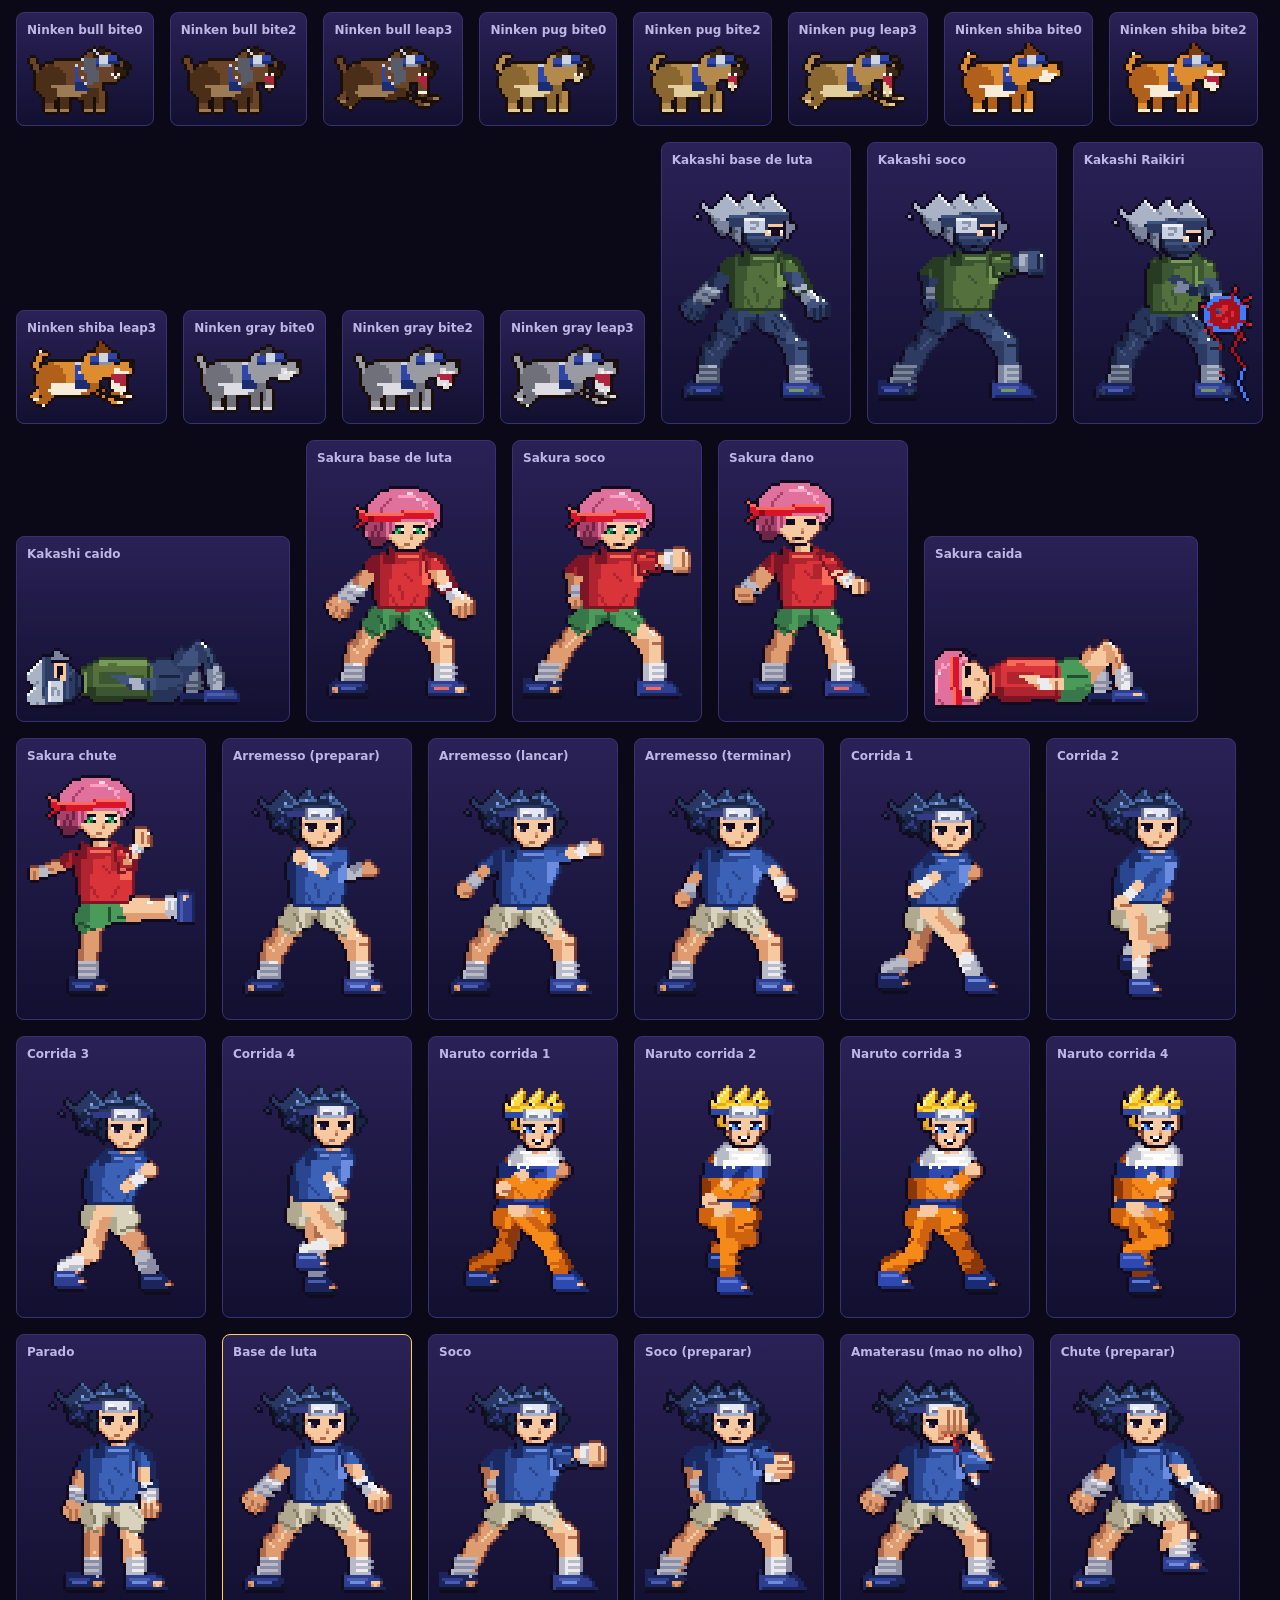
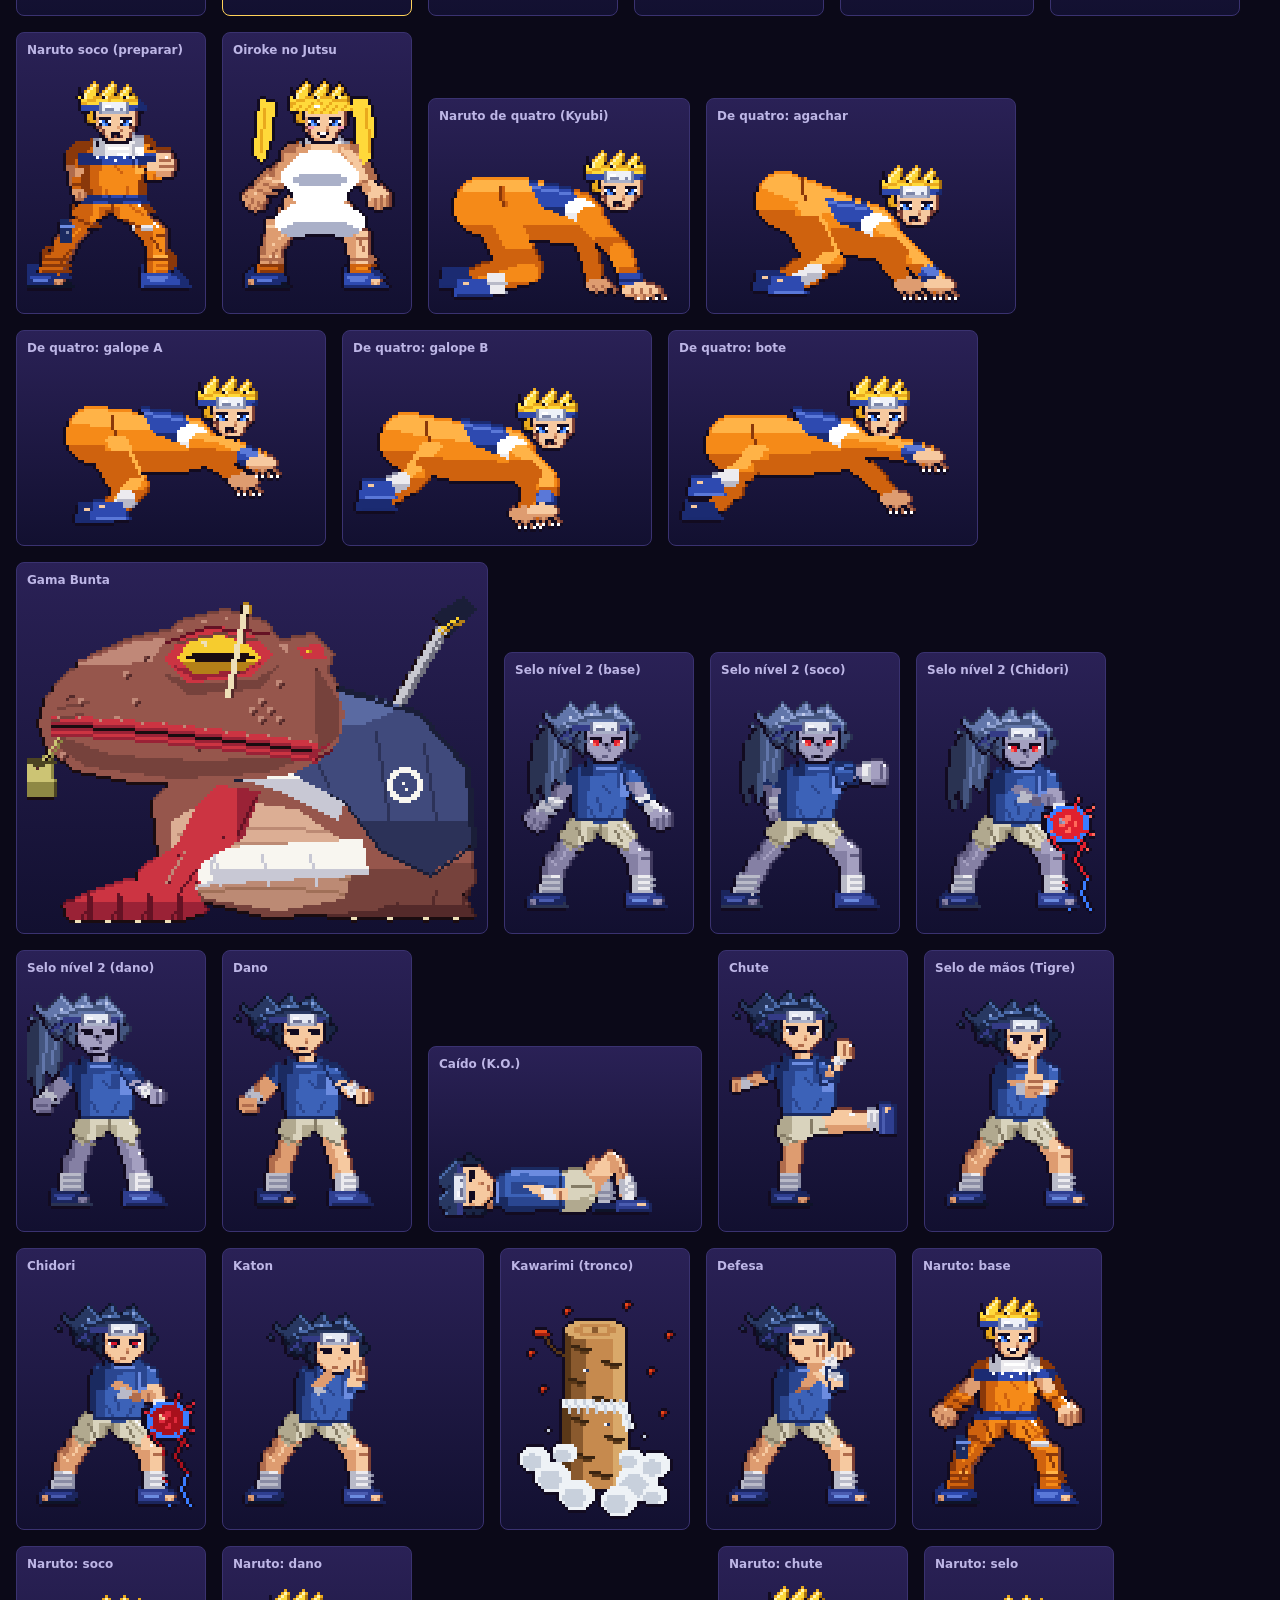
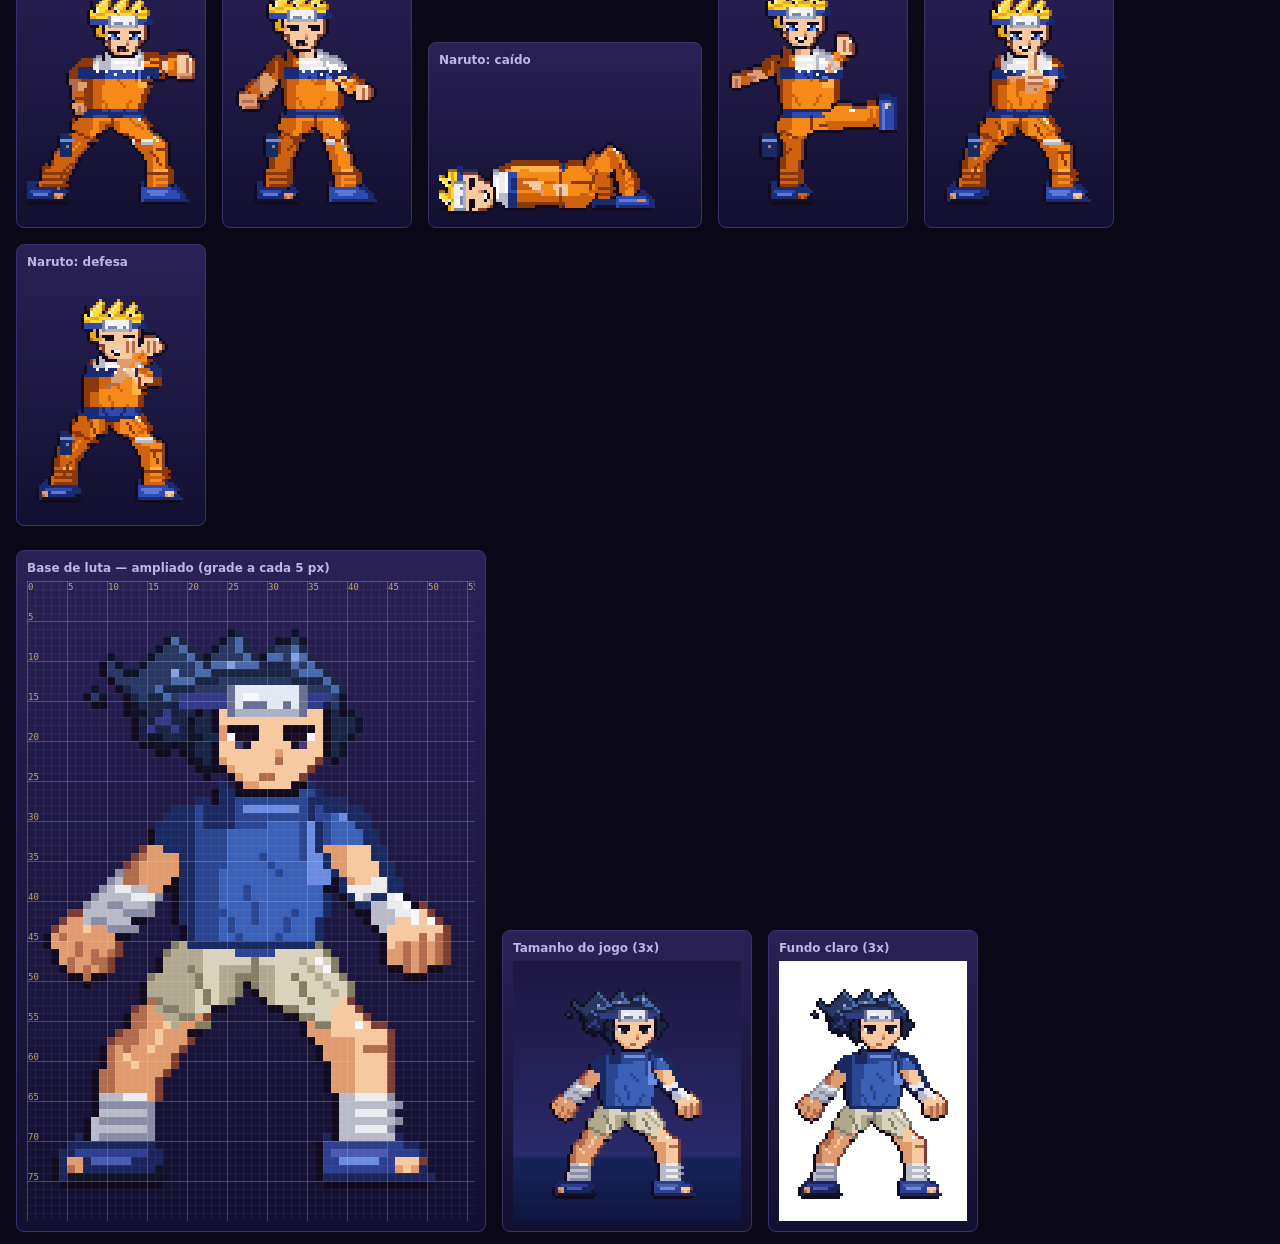
==== commit 8faf6d8c: "Tsuiga: imobiliza por 2 turnos com os caes mordendo; caes redesenhados em pixel art (pixel/ninken.js" ====
--- a/pixel/view.html
+++ b/pixel/view.html
@@ -14,10 +14,10 @@
  <div class="card"><b>Tamanho do jogo (3x)</b><canvas id="game"></canvas></div>
  <div class="card"><b>Fundo claro (3x)</b><canvas id="light"></canvas></div>
 </div>
-<script src="pixgrid.js"></script><script src="sasuke.js"></script><script src="sasuke-guard.js"></script><script src="sasuke-poses.js"></script><script src="sasuke-idle.js"></script><script src="sasuke-run.js"></script><script src="sasuke-throw.js"></script><script src="sasuke-between.js"></script><script src="naruto.js"></script><script src="naruto-fours.js"></script><script src="naruto-run.js"></script><script src="breath.js"></script><script src="gamabunta.js"></script><script src="sasuke-lv2.js"></script><script src="sakura.js"></script><script src="kakashi.js"></script>
+<script src="pixgrid.js"></script><script src="sasuke.js"></script><script src="sasuke-guard.js"></script><script src="sasuke-poses.js"></script><script src="sasuke-idle.js"></script><script src="sasuke-run.js"></script><script src="sasuke-throw.js"></script><script src="sasuke-between.js"></script><script src="naruto.js"></script><script src="naruto-fours.js"></script><script src="naruto-run.js"></script><script src="breath.js"></script><script src="gamabunta.js"></script><script src="sasuke-lv2.js"></script><script src="sakura.js"></script><script src="kakashi.js"></script><script src="ninken.js"></script>
 <script>
 /* ?s=idle|guard|punch|hit|down escolhe a pose ampliada; clicar numa miniatura tambem troca */
-const POSES={kag:['Kakashi base de luta',kakashiFrom(sasukeGuard),KAK_PAL],kap:['Kakashi soco',kakashiFrom(sasukePunch),KAK_PAL],kac:['Kakashi Raikiri',kakashiFrom(sasukeChidori),KAK_PAL],kad:['Kakashi caido',kakashiFrom(sasukeDown),KAK_PAL],skg:['Sakura base de luta',sakuraFrom(sasukeGuard),SAK_PAL],skp:['Sakura soco',sakuraFrom(sasukePunch),SAK_PAL],skh:['Sakura dano',sakuraFrom(sasukeHit),SAK_PAL],skd:['Sakura caida',sakuraFrom(sasukeDown),SAK_PAL],skk:['Sakura chute',sakuraFrom(sasukeKick),SAK_PAL],tw:['Arremesso (preparar)',sasukeThrowWind,SAS2_PAL],tt:['Arremesso (lancar)',sasukeThrow,SAS2_PAL],te:['Arremesso (terminar)',sasukeThrowEnd,SAS2_PAL],r0:['Corrida 1',sasukeRun0,SAS2_PAL],r1:['Corrida 2',sasukeRun1,SAS2_PAL],r2:['Corrida 3',sasukeRun2,SAS2_PAL],r3:['Corrida 4',sasukeRun3,SAS2_PAL],nr0:['Naruto corrida 1',naruRun0,NAR_PAL],nr1:['Naruto corrida 2',naruRun1,NAR_PAL],nr2:['Naruto corrida 3',naruRun2,NAR_PAL],nr3:['Naruto corrida 4',naruRun3,NAR_PAL],idle:['Parado',sasukeIdle,SAS2_PAL],guard:['Base de luta',sasukeGuard,SAS2_PAL],punch:['Soco',sasukePunch,SAS2_PAL],pw:['Soco (preparar)',sasukePunchWind,SAS2_PAL],eh:['Amaterasu (mao no olho)',sasukeEyeHand,SAS2_PAL],kw:['Chute (preparar)',sasukeKickWind,SAS2_PAL],npw:['Naruto soco (preparar)',naruPunchWind,NAR_PAL],nsx:['Oiroke no Jutsu',naruSexy,NAR_PAL],n4:['Naruto de quatro (Kyubi)',naruFours,NAR_PAL],n4c:['De quatro: agachar',naruFourCoil,NAR_PAL],n4a:['De quatro: galope A',naruFourRunA,NAR_PAL],n4b:['De quatro: galope B',naruFourRunB,NAR_PAL],n4l:['De quatro: bote',naruFourLunge,NAR_PAL],bunta:['Gama Bunta',gamaBunta,BUNTA_PAL],l2g:['Selo nível 2 (base)',lv2From(sasukeGuard),LV2_PAL],l2p:['Selo nível 2 (soco)',lv2From(sasukePunch),LV2_PAL],l2c:['Selo nível 2 (Chidori)',lv2From(sasukeChidori),LV2_PAL],l2h:['Selo nível 2 (dano)',lv2From(sasukeHit),LV2_PAL],hit:['Dano',sasukeHit,SAS2_PAL],down:['Caído (K.O.)',sasukeDown,SAS2_PAL],kick:['Chute',sasukeKick,SAS2_PAL],seal:['Selo de mãos (Tigre)',sasukeSeal,SAS2_PAL],chidori:['Chidori',sasukeChidori,SAS2_PAL],katon:['Katon',sasukeKaton,SAS2_PAL],log:['Kawarimi (tronco)',sasukeLog,SAS2_PAL],block:['Defesa',sasukeBlock,SAS2_PAL],ng:['Naruto: base',naruGuard,NAR_PAL],np:['Naruto: soco',naruPunch,NAR_PAL],nh:['Naruto: dano',naruHit,NAR_PAL],nd:['Naruto: caído',naruDown,NAR_PAL],nk:['Naruto: chute',naruKick,NAR_PAL],ns:['Naruto: selo',naruSeal,NAR_PAL],nb:['Naruto: defesa',naruBlock,NAR_PAL]};
+const POSES={bullb0:['Ninken bull bite0',()=>ninkenGrid('bull','bite',0),Object.assign({},NINKEN_PAL,NINKEN_KIND.bull)],bullb2:['Ninken bull bite2',()=>ninkenGrid('bull','bite',2),Object.assign({},NINKEN_PAL,NINKEN_KIND.bull)],bulll3:['Ninken bull leap3',()=>ninkenGrid('bull','leap',3),Object.assign({},NINKEN_PAL,NINKEN_KIND.bull)],pugb0:['Ninken pug bite0',()=>ninkenGrid('pug','bite',0),Object.assign({},NINKEN_PAL,NINKEN_KIND.pug)],pugb2:['Ninken pug bite2',()=>ninkenGrid('pug','bite',2),Object.assign({},NINKEN_PAL,NINKEN_KIND.pug)],pugl3:['Ninken pug leap3',()=>ninkenGrid('pug','leap',3),Object.assign({},NINKEN_PAL,NINKEN_KIND.pug)],shibab0:['Ninken shiba bite0',()=>ninkenGrid('shiba','bite',0),Object.assign({},NINKEN_PAL,NINKEN_KIND.shiba)],shibab2:['Ninken shiba bite2',()=>ninkenGrid('shiba','bite',2),Object.assign({},NINKEN_PAL,NINKEN_KIND.shiba)],shibal3:['Ninken shiba leap3',()=>ninkenGrid('shiba','leap',3),Object.assign({},NINKEN_PAL,NINKEN_KIND.shiba)],grayb0:['Ninken gray bite0',()=>ninkenGrid('gray','bite',0),Object.assign({},NINKEN_PAL,NINKEN_KIND.gray)],grayb2:['Ninken gray bite2',()=>ninkenGrid('gray','bite',2),Object.assign({},NINKEN_PAL,NINKEN_KIND.gray)],grayl3:['Ninken gray leap3',()=>ninkenGrid('gray','leap',3),Object.assign({},NINKEN_PAL,NINKEN_KIND.gray)],kag:['Kakashi base de luta',kakashiFrom(sasukeGuard),KAK_PAL],kap:['Kakashi soco',kakashiFrom(sasukePunch),KAK_PAL],kac:['Kakashi Raikiri',kakashiFrom(sasukeChidori),KAK_PAL],kad:['Kakashi caido',kakashiFrom(sasukeDown),KAK_PAL],skg:['Sakura base de luta',sakuraFrom(sasukeGuard),SAK_PAL],skp:['Sakura soco',sakuraFrom(sasukePunch),SAK_PAL],skh:['Sakura dano',sakuraFrom(sasukeHit),SAK_PAL],skd:['Sakura caida',sakuraFrom(sasukeDown),SAK_PAL],skk:['Sakura chute',sakuraFrom(sasukeKick),SAK_PAL],tw:['Arremesso (preparar)',sasukeThrowWind,SAS2_PAL],tt:['Arremesso (lancar)',sasukeThrow,SAS2_PAL],te:['Arremesso (terminar)',sasukeThrowEnd,SAS2_PAL],r0:['Corrida 1',sasukeRun0,SAS2_PAL],r1:['Corrida 2',sasukeRun1,SAS2_PAL],r2:['Corrida 3',sasukeRun2,SAS2_PAL],r3:['Corrida 4',sasukeRun3,SAS2_PAL],nr0:['Naruto corrida 1',naruRun0,NAR_PAL],nr1:['Naruto corrida 2',naruRun1,NAR_PAL],nr2:['Naruto corrida 3',naruRun2,NAR_PAL],nr3:['Naruto corrida 4',naruRun3,NAR_PAL],idle:['Parado',sasukeIdle,SAS2_PAL],guard:['Base de luta',sasukeGuard,SAS2_PAL],punch:['Soco',sasukePunch,SAS2_PAL],pw:['Soco (preparar)',sasukePunchWind,SAS2_PAL],eh:['Amaterasu (mao no olho)',sasukeEyeHand,SAS2_PAL],kw:['Chute (preparar)',sasukeKickWind,SAS2_PAL],npw:['Naruto soco (preparar)',naruPunchWind,NAR_PAL],nsx:['Oiroke no Jutsu',naruSexy,NAR_PAL],n4:['Naruto de quatro (Kyubi)',naruFours,NAR_PAL],n4c:['De quatro: agachar',naruFourCoil,NAR_PAL],n4a:['De quatro: galope A',naruFourRunA,NAR_PAL],n4b:['De quatro: galope B',naruFourRunB,NAR_PAL],n4l:['De quatro: bote',naruFourLunge,NAR_PAL],bunta:['Gama Bunta',gamaBunta,BUNTA_PAL],l2g:['Selo nível 2 (base)',lv2From(sasukeGuard),LV2_PAL],l2p:['Selo nível 2 (soco)',lv2From(sasukePunch),LV2_PAL],l2c:['Selo nível 2 (Chidori)',lv2From(sasukeChidori),LV2_PAL],l2h:['Selo nível 2 (dano)',lv2From(sasukeHit),LV2_PAL],hit:['Dano',sasukeHit,SAS2_PAL],down:['Caído (K.O.)',sasukeDown,SAS2_PAL],kick:['Chute',sasukeKick,SAS2_PAL],seal:['Selo de mãos (Tigre)',sasukeSeal,SAS2_PAL],chidori:['Chidori',sasukeChidori,SAS2_PAL],katon:['Katon',sasukeKaton,SAS2_PAL],log:['Kawarimi (tronco)',sasukeLog,SAS2_PAL],block:['Defesa',sasukeBlock,SAS2_PAL],ng:['Naruto: base',naruGuard,NAR_PAL],np:['Naruto: soco',naruPunch,NAR_PAL],nh:['Naruto: dano',naruHit,NAR_PAL],nd:['Naruto: caído',naruDown,NAR_PAL],nk:['Naruto: chute',naruKick,NAR_PAL],ns:['Naruto: selo',naruSeal,NAR_PAL],nb:['Naruto: defesa',naruBlock,NAR_PAL]};
 const built={};for(const k in POSES)built[k]=POSES[k][1]();
 function show(key){
  document.querySelectorAll('#all .card').forEach(c=>c.classList.toggle('sel',c.dataset.k===key));
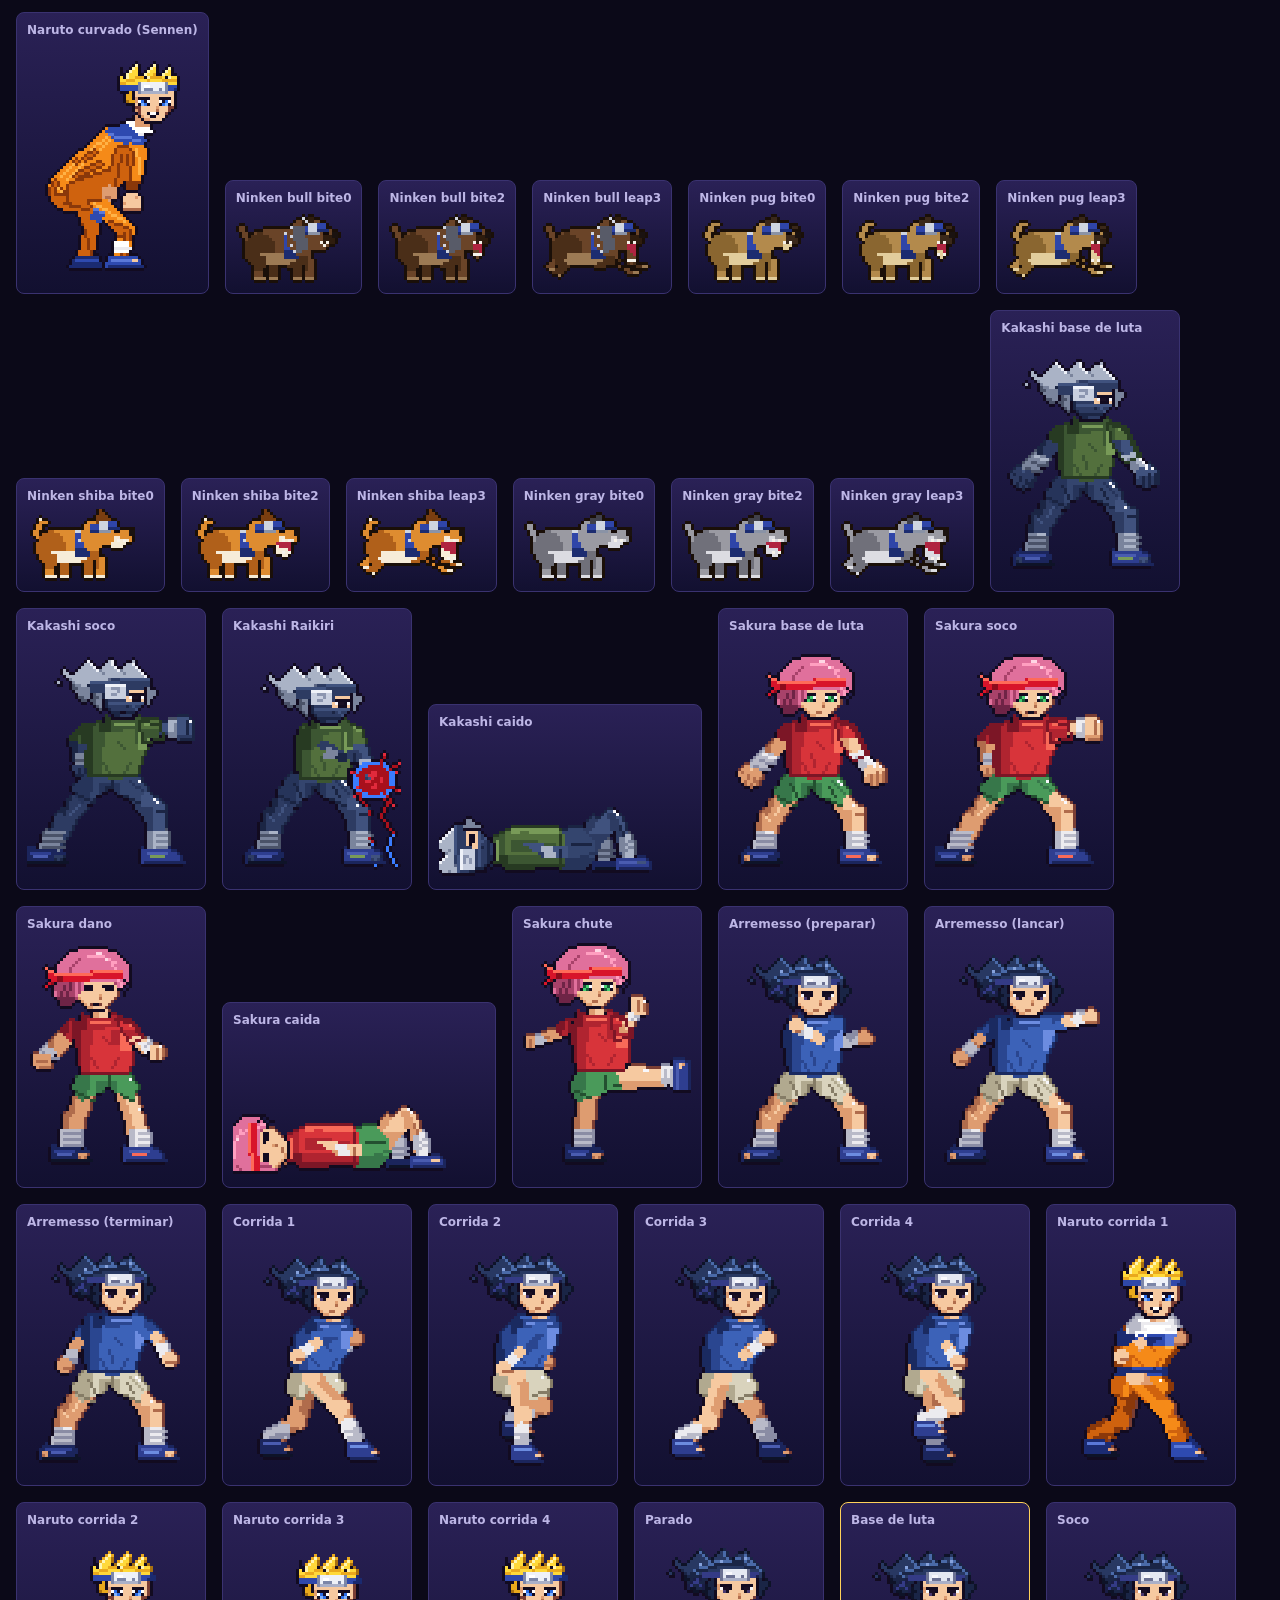
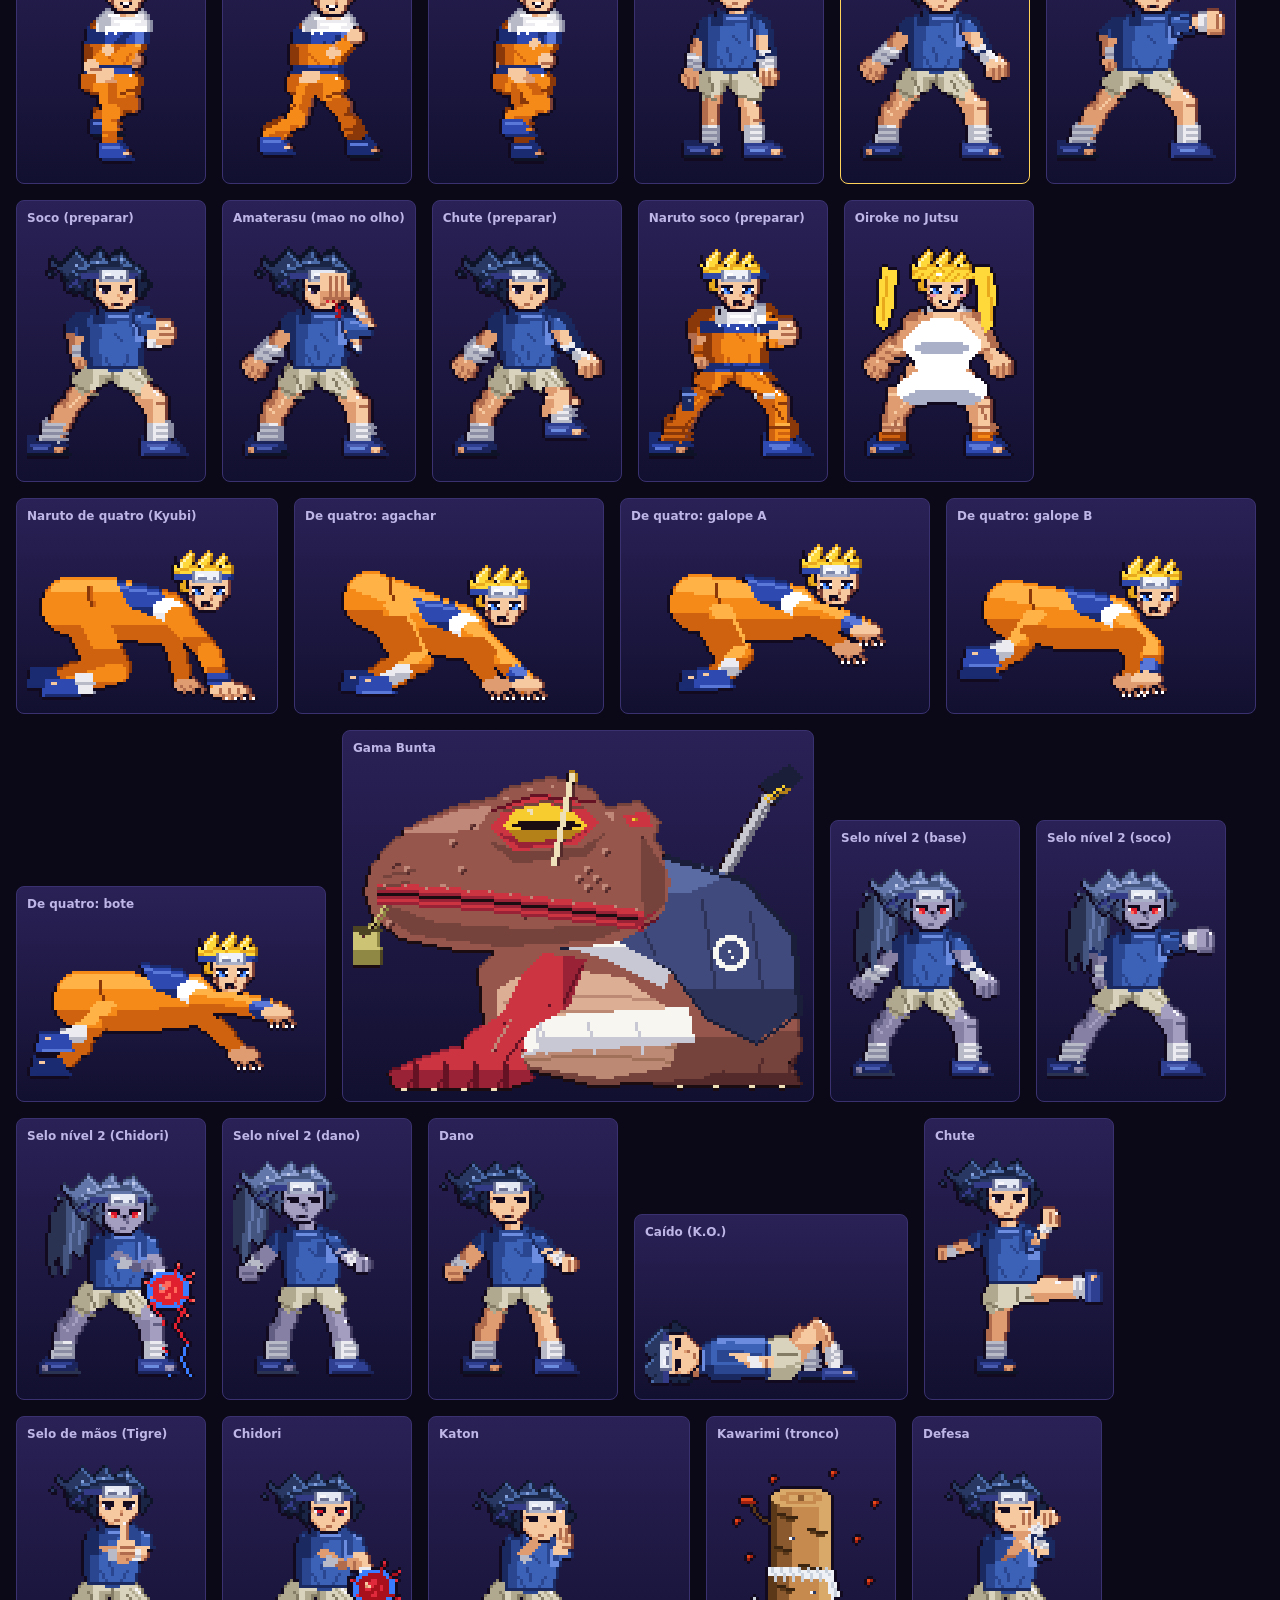
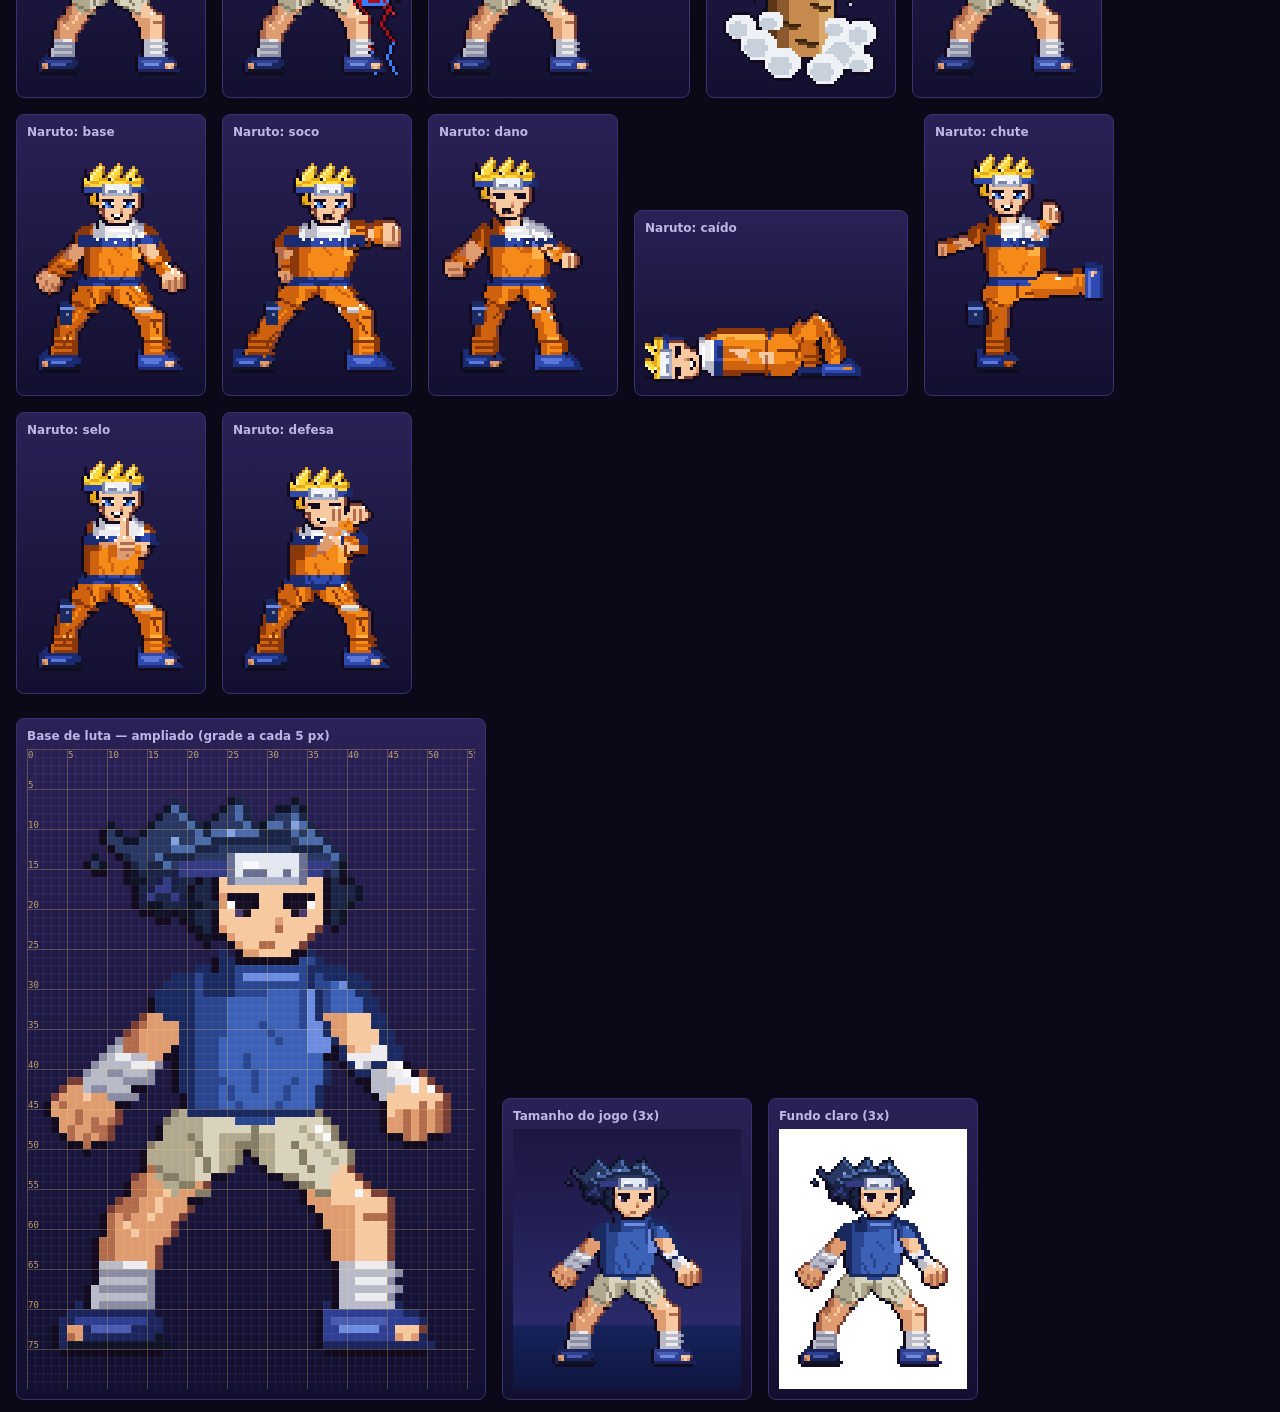
==== commit 22da0bcb: "Sennen: sprite novo do Naruto de lado, maos nos joelhos e traseiro empinado; Kakashi enfia os dedos " ====
--- a/pixel/view.html
+++ b/pixel/view.html
@@ -14,10 +14,10 @@
  <div class="card"><b>Tamanho do jogo (3x)</b><canvas id="game"></canvas></div>
  <div class="card"><b>Fundo claro (3x)</b><canvas id="light"></canvas></div>
 </div>
-<script src="pixgrid.js"></script><script src="sasuke.js"></script><script src="sasuke-guard.js"></script><script src="sasuke-poses.js"></script><script src="sasuke-idle.js"></script><script src="sasuke-run.js"></script><script src="sasuke-throw.js"></script><script src="sasuke-between.js"></script><script src="naruto.js"></script><script src="naruto-fours.js"></script><script src="naruto-run.js"></script><script src="breath.js"></script><script src="gamabunta.js"></script><script src="sasuke-lv2.js"></script><script src="sakura.js"></script><script src="kakashi.js"></script><script src="ninken.js"></script>
+<script src="pixgrid.js"></script><script src="sasuke.js"></script><script src="sasuke-guard.js"></script><script src="sasuke-poses.js"></script><script src="sasuke-idle.js"></script><script src="sasuke-run.js"></script><script src="sasuke-throw.js"></script><script src="sasuke-between.js"></script><script src="naruto.js"></script><script src="naruto-bent.js"></script><script src="naruto-fours.js"></script><script src="naruto-run.js"></script><script src="breath.js"></script><script src="gamabunta.js"></script><script src="sasuke-lv2.js"></script><script src="sakura.js"></script><script src="kakashi.js"></script><script src="ninken.js"></script>
 <script>
 /* ?s=idle|guard|punch|hit|down escolhe a pose ampliada; clicar numa miniatura tambem troca */
-const POSES={bullb0:['Ninken bull bite0',()=>ninkenGrid('bull','bite',0),Object.assign({},NINKEN_PAL,NINKEN_KIND.bull)],bullb2:['Ninken bull bite2',()=>ninkenGrid('bull','bite',2),Object.assign({},NINKEN_PAL,NINKEN_KIND.bull)],bulll3:['Ninken bull leap3',()=>ninkenGrid('bull','leap',3),Object.assign({},NINKEN_PAL,NINKEN_KIND.bull)],pugb0:['Ninken pug bite0',()=>ninkenGrid('pug','bite',0),Object.assign({},NINKEN_PAL,NINKEN_KIND.pug)],pugb2:['Ninken pug bite2',()=>ninkenGrid('pug','bite',2),Object.assign({},NINKEN_PAL,NINKEN_KIND.pug)],pugl3:['Ninken pug leap3',()=>ninkenGrid('pug','leap',3),Object.assign({},NINKEN_PAL,NINKEN_KIND.pug)],shibab0:['Ninken shiba bite0',()=>ninkenGrid('shiba','bite',0),Object.assign({},NINKEN_PAL,NINKEN_KIND.shiba)],shibab2:['Ninken shiba bite2',()=>ninkenGrid('shiba','bite',2),Object.assign({},NINKEN_PAL,NINKEN_KIND.shiba)],shibal3:['Ninken shiba leap3',()=>ninkenGrid('shiba','leap',3),Object.assign({},NINKEN_PAL,NINKEN_KIND.shiba)],grayb0:['Ninken gray bite0',()=>ninkenGrid('gray','bite',0),Object.assign({},NINKEN_PAL,NINKEN_KIND.gray)],grayb2:['Ninken gray bite2',()=>ninkenGrid('gray','bite',2),Object.assign({},NINKEN_PAL,NINKEN_KIND.gray)],grayl3:['Ninken gray leap3',()=>ninkenGrid('gray','leap',3),Object.assign({},NINKEN_PAL,NINKEN_KIND.gray)],kag:['Kakashi base de luta',kakashiFrom(sasukeGuard),KAK_PAL],kap:['Kakashi soco',kakashiFrom(sasukePunch),KAK_PAL],kac:['Kakashi Raikiri',kakashiFrom(sasukeChidori),KAK_PAL],kad:['Kakashi caido',kakashiFrom(sasukeDown),KAK_PAL],skg:['Sakura base de luta',sakuraFrom(sasukeGuard),SAK_PAL],skp:['Sakura soco',sakuraFrom(sasukePunch),SAK_PAL],skh:['Sakura dano',sakuraFrom(sasukeHit),SAK_PAL],skd:['Sakura caida',sakuraFrom(sasukeDown),SAK_PAL],skk:['Sakura chute',sakuraFrom(sasukeKick),SAK_PAL],tw:['Arremesso (preparar)',sasukeThrowWind,SAS2_PAL],tt:['Arremesso (lancar)',sasukeThrow,SAS2_PAL],te:['Arremesso (terminar)',sasukeThrowEnd,SAS2_PAL],r0:['Corrida 1',sasukeRun0,SAS2_PAL],r1:['Corrida 2',sasukeRun1,SAS2_PAL],r2:['Corrida 3',sasukeRun2,SAS2_PAL],r3:['Corrida 4',sasukeRun3,SAS2_PAL],nr0:['Naruto corrida 1',naruRun0,NAR_PAL],nr1:['Naruto corrida 2',naruRun1,NAR_PAL],nr2:['Naruto corrida 3',naruRun2,NAR_PAL],nr3:['Naruto corrida 4',naruRun3,NAR_PAL],idle:['Parado',sasukeIdle,SAS2_PAL],guard:['Base de luta',sasukeGuard,SAS2_PAL],punch:['Soco',sasukePunch,SAS2_PAL],pw:['Soco (preparar)',sasukePunchWind,SAS2_PAL],eh:['Amaterasu (mao no olho)',sasukeEyeHand,SAS2_PAL],kw:['Chute (preparar)',sasukeKickWind,SAS2_PAL],npw:['Naruto soco (preparar)',naruPunchWind,NAR_PAL],nsx:['Oiroke no Jutsu',naruSexy,NAR_PAL],n4:['Naruto de quatro (Kyubi)',naruFours,NAR_PAL],n4c:['De quatro: agachar',naruFourCoil,NAR_PAL],n4a:['De quatro: galope A',naruFourRunA,NAR_PAL],n4b:['De quatro: galope B',naruFourRunB,NAR_PAL],n4l:['De quatro: bote',naruFourLunge,NAR_PAL],bunta:['Gama Bunta',gamaBunta,BUNTA_PAL],l2g:['Selo nível 2 (base)',lv2From(sasukeGuard),LV2_PAL],l2p:['Selo nível 2 (soco)',lv2From(sasukePunch),LV2_PAL],l2c:['Selo nível 2 (Chidori)',lv2From(sasukeChidori),LV2_PAL],l2h:['Selo nível 2 (dano)',lv2From(sasukeHit),LV2_PAL],hit:['Dano',sasukeHit,SAS2_PAL],down:['Caído (K.O.)',sasukeDown,SAS2_PAL],kick:['Chute',sasukeKick,SAS2_PAL],seal:['Selo de mãos (Tigre)',sasukeSeal,SAS2_PAL],chidori:['Chidori',sasukeChidori,SAS2_PAL],katon:['Katon',sasukeKaton,SAS2_PAL],log:['Kawarimi (tronco)',sasukeLog,SAS2_PAL],block:['Defesa',sasukeBlock,SAS2_PAL],ng:['Naruto: base',naruGuard,NAR_PAL],np:['Naruto: soco',naruPunch,NAR_PAL],nh:['Naruto: dano',naruHit,NAR_PAL],nd:['Naruto: caído',naruDown,NAR_PAL],nk:['Naruto: chute',naruKick,NAR_PAL],ns:['Naruto: selo',naruSeal,NAR_PAL],nb:['Naruto: defesa',naruBlock,NAR_PAL]};
+const POSES={nbent:['Naruto curvado (Sennen)',naruBent,NAR_PAL],bullb0:['Ninken bull bite0',()=>ninkenGrid('bull','bite',0),Object.assign({},NINKEN_PAL,NINKEN_KIND.bull)],bullb2:['Ninken bull bite2',()=>ninkenGrid('bull','bite',2),Object.assign({},NINKEN_PAL,NINKEN_KIND.bull)],bulll3:['Ninken bull leap3',()=>ninkenGrid('bull','leap',3),Object.assign({},NINKEN_PAL,NINKEN_KIND.bull)],pugb0:['Ninken pug bite0',()=>ninkenGrid('pug','bite',0),Object.assign({},NINKEN_PAL,NINKEN_KIND.pug)],pugb2:['Ninken pug bite2',()=>ninkenGrid('pug','bite',2),Object.assign({},NINKEN_PAL,NINKEN_KIND.pug)],pugl3:['Ninken pug leap3',()=>ninkenGrid('pug','leap',3),Object.assign({},NINKEN_PAL,NINKEN_KIND.pug)],shibab0:['Ninken shiba bite0',()=>ninkenGrid('shiba','bite',0),Object.assign({},NINKEN_PAL,NINKEN_KIND.shiba)],shibab2:['Ninken shiba bite2',()=>ninkenGrid('shiba','bite',2),Object.assign({},NINKEN_PAL,NINKEN_KIND.shiba)],shibal3:['Ninken shiba leap3',()=>ninkenGrid('shiba','leap',3),Object.assign({},NINKEN_PAL,NINKEN_KIND.shiba)],grayb0:['Ninken gray bite0',()=>ninkenGrid('gray','bite',0),Object.assign({},NINKEN_PAL,NINKEN_KIND.gray)],grayb2:['Ninken gray bite2',()=>ninkenGrid('gray','bite',2),Object.assign({},NINKEN_PAL,NINKEN_KIND.gray)],grayl3:['Ninken gray leap3',()=>ninkenGrid('gray','leap',3),Object.assign({},NINKEN_PAL,NINKEN_KIND.gray)],kag:['Kakashi base de luta',kakashiFrom(sasukeGuard),KAK_PAL],kap:['Kakashi soco',kakashiFrom(sasukePunch),KAK_PAL],kac:['Kakashi Raikiri',kakashiFrom(sasukeChidori),KAK_PAL],kad:['Kakashi caido',kakashiFrom(sasukeDown),KAK_PAL],skg:['Sakura base de luta',sakuraFrom(sasukeGuard),SAK_PAL],skp:['Sakura soco',sakuraFrom(sasukePunch),SAK_PAL],skh:['Sakura dano',sakuraFrom(sasukeHit),SAK_PAL],skd:['Sakura caida',sakuraFrom(sasukeDown),SAK_PAL],skk:['Sakura chute',sakuraFrom(sasukeKick),SAK_PAL],tw:['Arremesso (preparar)',sasukeThrowWind,SAS2_PAL],tt:['Arremesso (lancar)',sasukeThrow,SAS2_PAL],te:['Arremesso (terminar)',sasukeThrowEnd,SAS2_PAL],r0:['Corrida 1',sasukeRun0,SAS2_PAL],r1:['Corrida 2',sasukeRun1,SAS2_PAL],r2:['Corrida 3',sasukeRun2,SAS2_PAL],r3:['Corrida 4',sasukeRun3,SAS2_PAL],nr0:['Naruto corrida 1',naruRun0,NAR_PAL],nr1:['Naruto corrida 2',naruRun1,NAR_PAL],nr2:['Naruto corrida 3',naruRun2,NAR_PAL],nr3:['Naruto corrida 4',naruRun3,NAR_PAL],idle:['Parado',sasukeIdle,SAS2_PAL],guard:['Base de luta',sasukeGuard,SAS2_PAL],punch:['Soco',sasukePunch,SAS2_PAL],pw:['Soco (preparar)',sasukePunchWind,SAS2_PAL],eh:['Amaterasu (mao no olho)',sasukeEyeHand,SAS2_PAL],kw:['Chute (preparar)',sasukeKickWind,SAS2_PAL],npw:['Naruto soco (preparar)',naruPunchWind,NAR_PAL],nsx:['Oiroke no Jutsu',naruSexy,NAR_PAL],n4:['Naruto de quatro (Kyubi)',naruFours,NAR_PAL],n4c:['De quatro: agachar',naruFourCoil,NAR_PAL],n4a:['De quatro: galope A',naruFourRunA,NAR_PAL],n4b:['De quatro: galope B',naruFourRunB,NAR_PAL],n4l:['De quatro: bote',naruFourLunge,NAR_PAL],bunta:['Gama Bunta',gamaBunta,BUNTA_PAL],l2g:['Selo nível 2 (base)',lv2From(sasukeGuard),LV2_PAL],l2p:['Selo nível 2 (soco)',lv2From(sasukePunch),LV2_PAL],l2c:['Selo nível 2 (Chidori)',lv2From(sasukeChidori),LV2_PAL],l2h:['Selo nível 2 (dano)',lv2From(sasukeHit),LV2_PAL],hit:['Dano',sasukeHit,SAS2_PAL],down:['Caído (K.O.)',sasukeDown,SAS2_PAL],kick:['Chute',sasukeKick,SAS2_PAL],seal:['Selo de mãos (Tigre)',sasukeSeal,SAS2_PAL],chidori:['Chidori',sasukeChidori,SAS2_PAL],katon:['Katon',sasukeKaton,SAS2_PAL],log:['Kawarimi (tronco)',sasukeLog,SAS2_PAL],block:['Defesa',sasukeBlock,SAS2_PAL],ng:['Naruto: base',naruGuard,NAR_PAL],np:['Naruto: soco',naruPunch,NAR_PAL],nh:['Naruto: dano',naruHit,NAR_PAL],nd:['Naruto: caído',naruDown,NAR_PAL],nk:['Naruto: chute',naruKick,NAR_PAL],ns:['Naruto: selo',naruSeal,NAR_PAL],nb:['Naruto: defesa',naruBlock,NAR_PAL]};
 const built={};for(const k in POSES)built[k]=POSES[k][1]();
 function show(key){
  document.querySelectorAll('#all .card').forEach(c=>c.classList.toggle('sel',c.dataset.k===key));
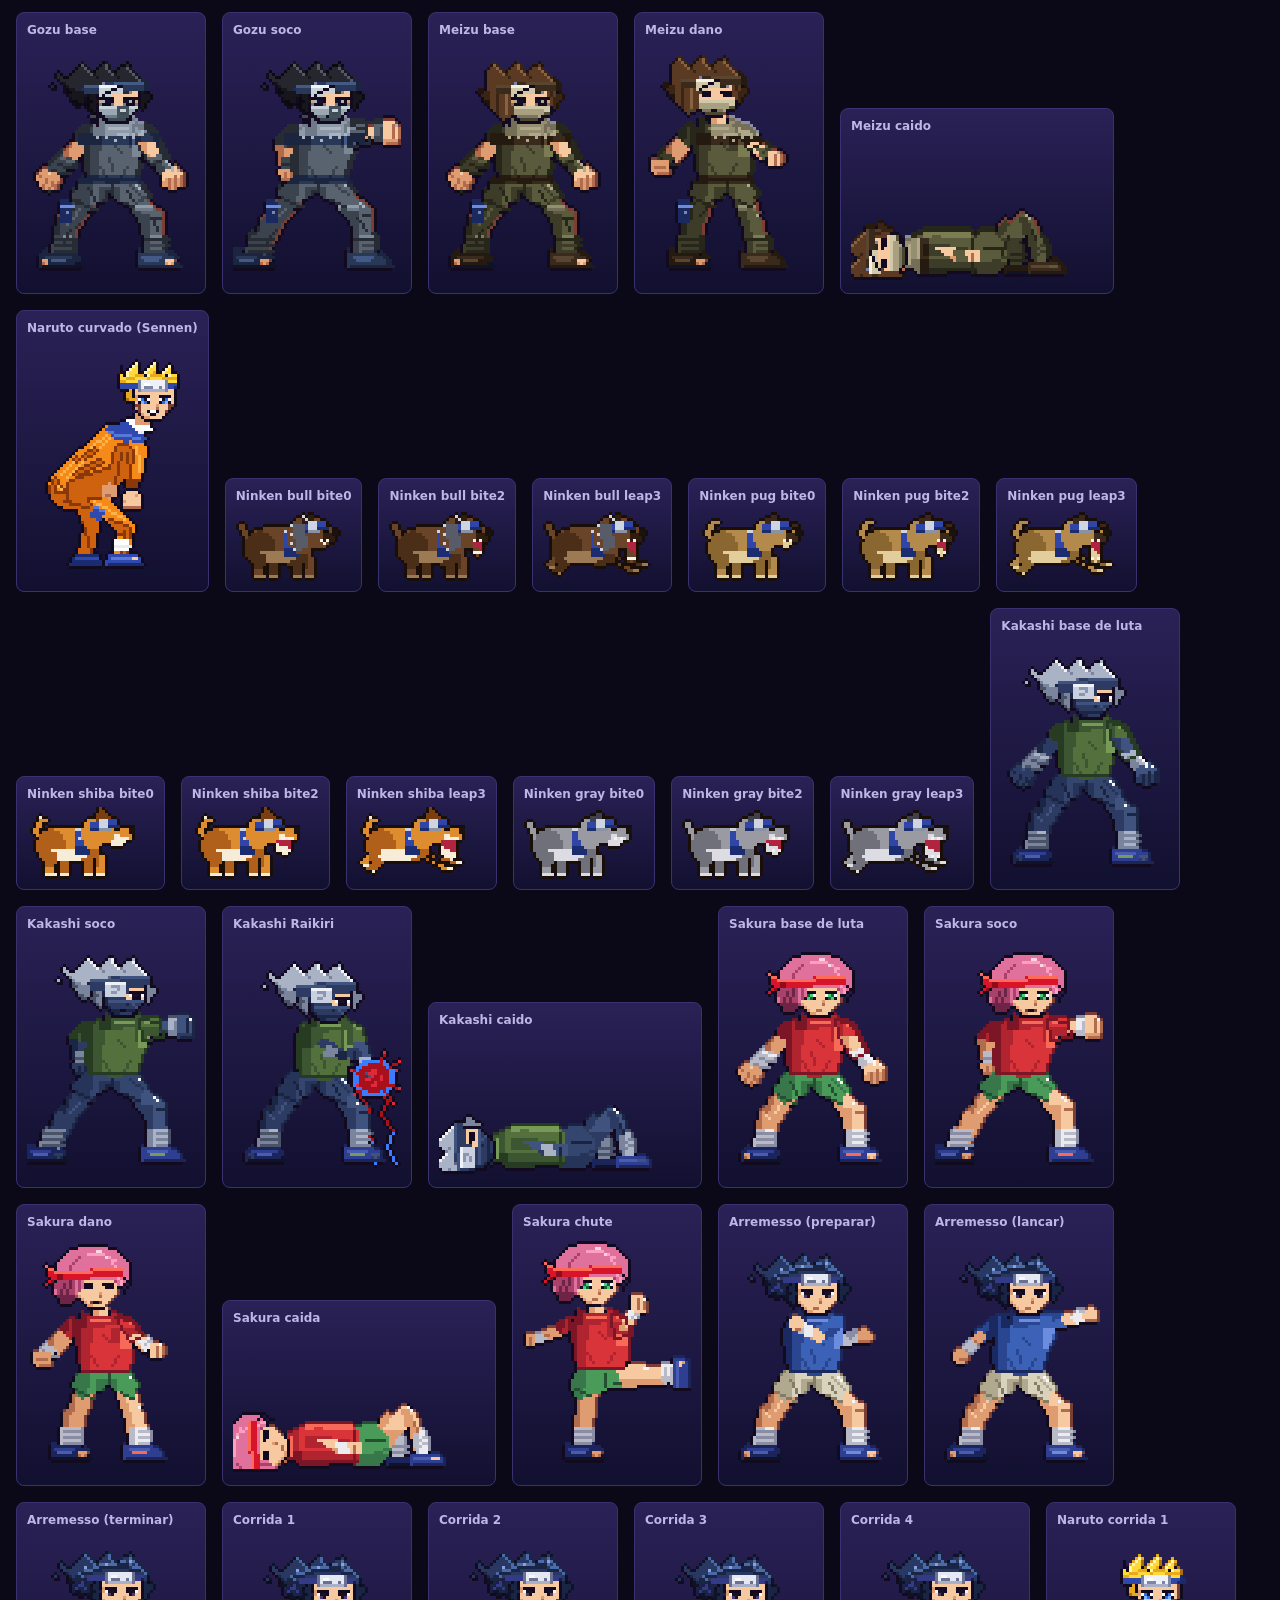
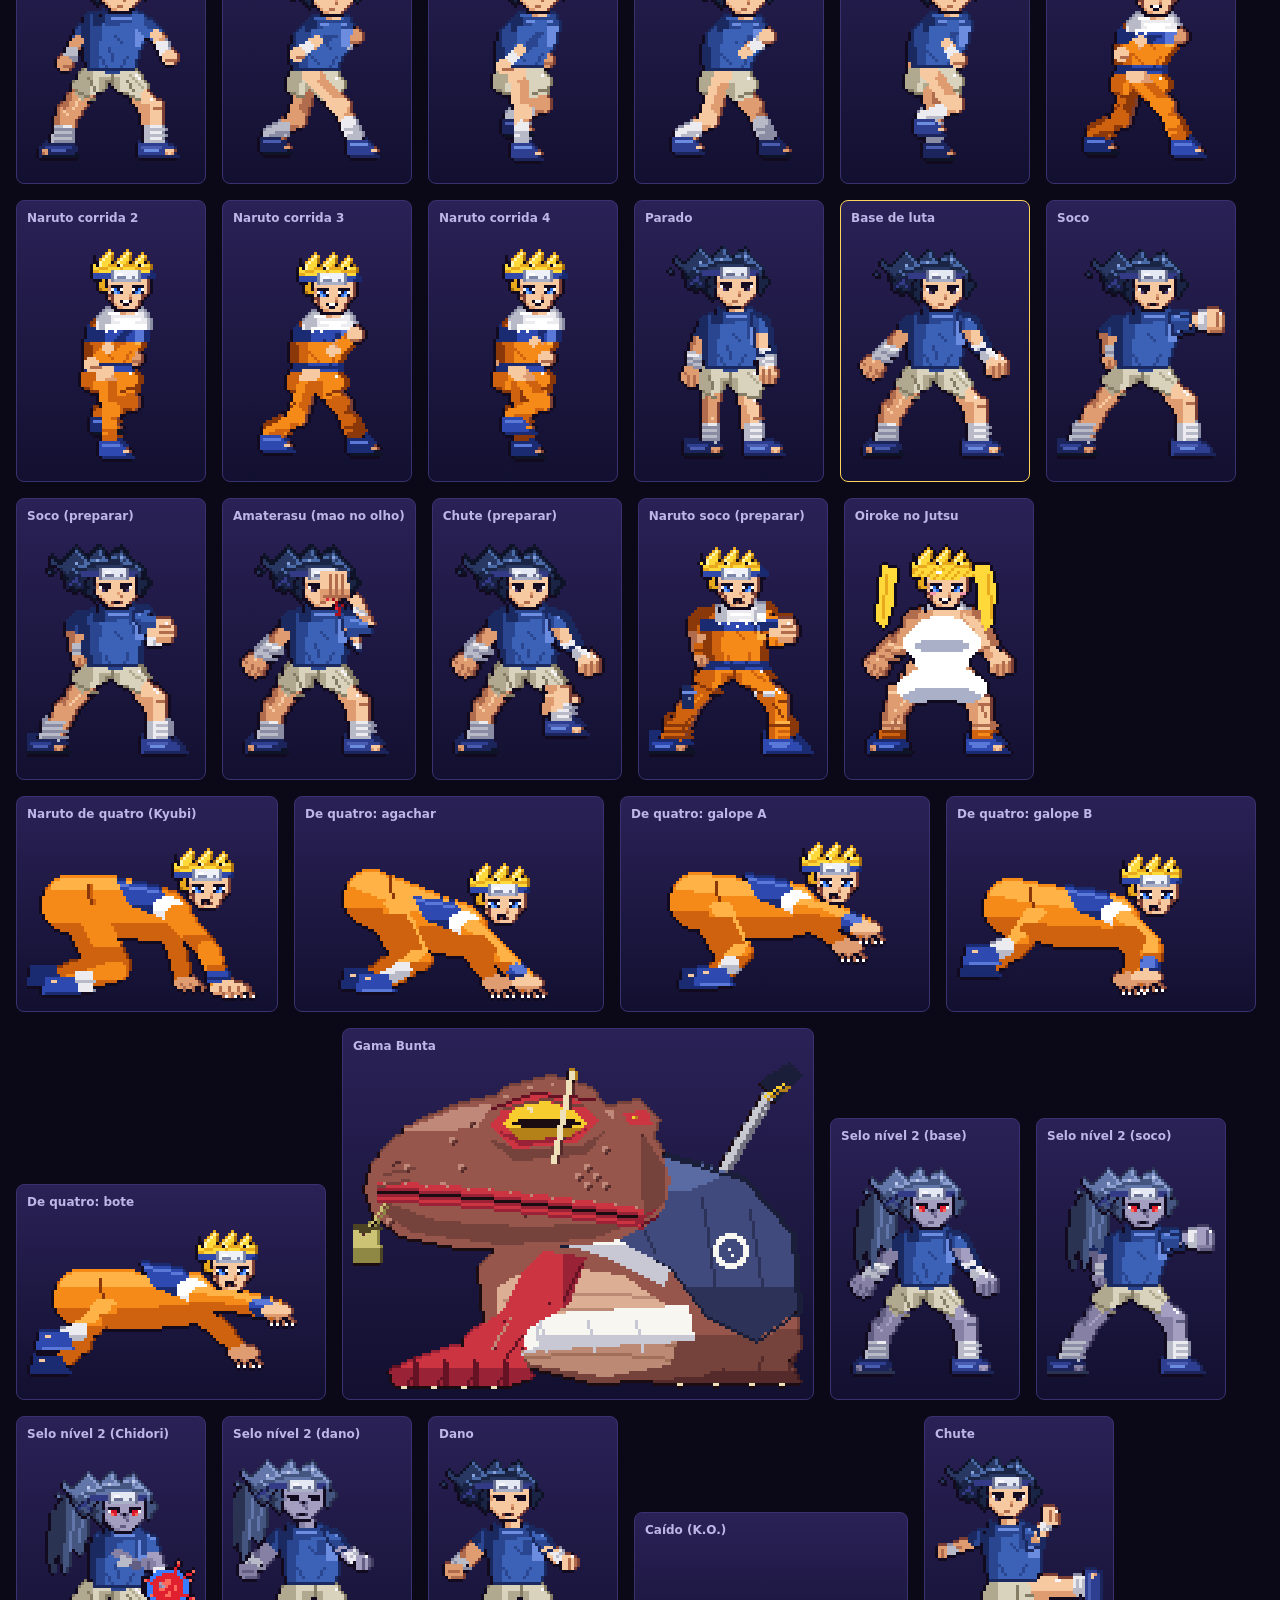
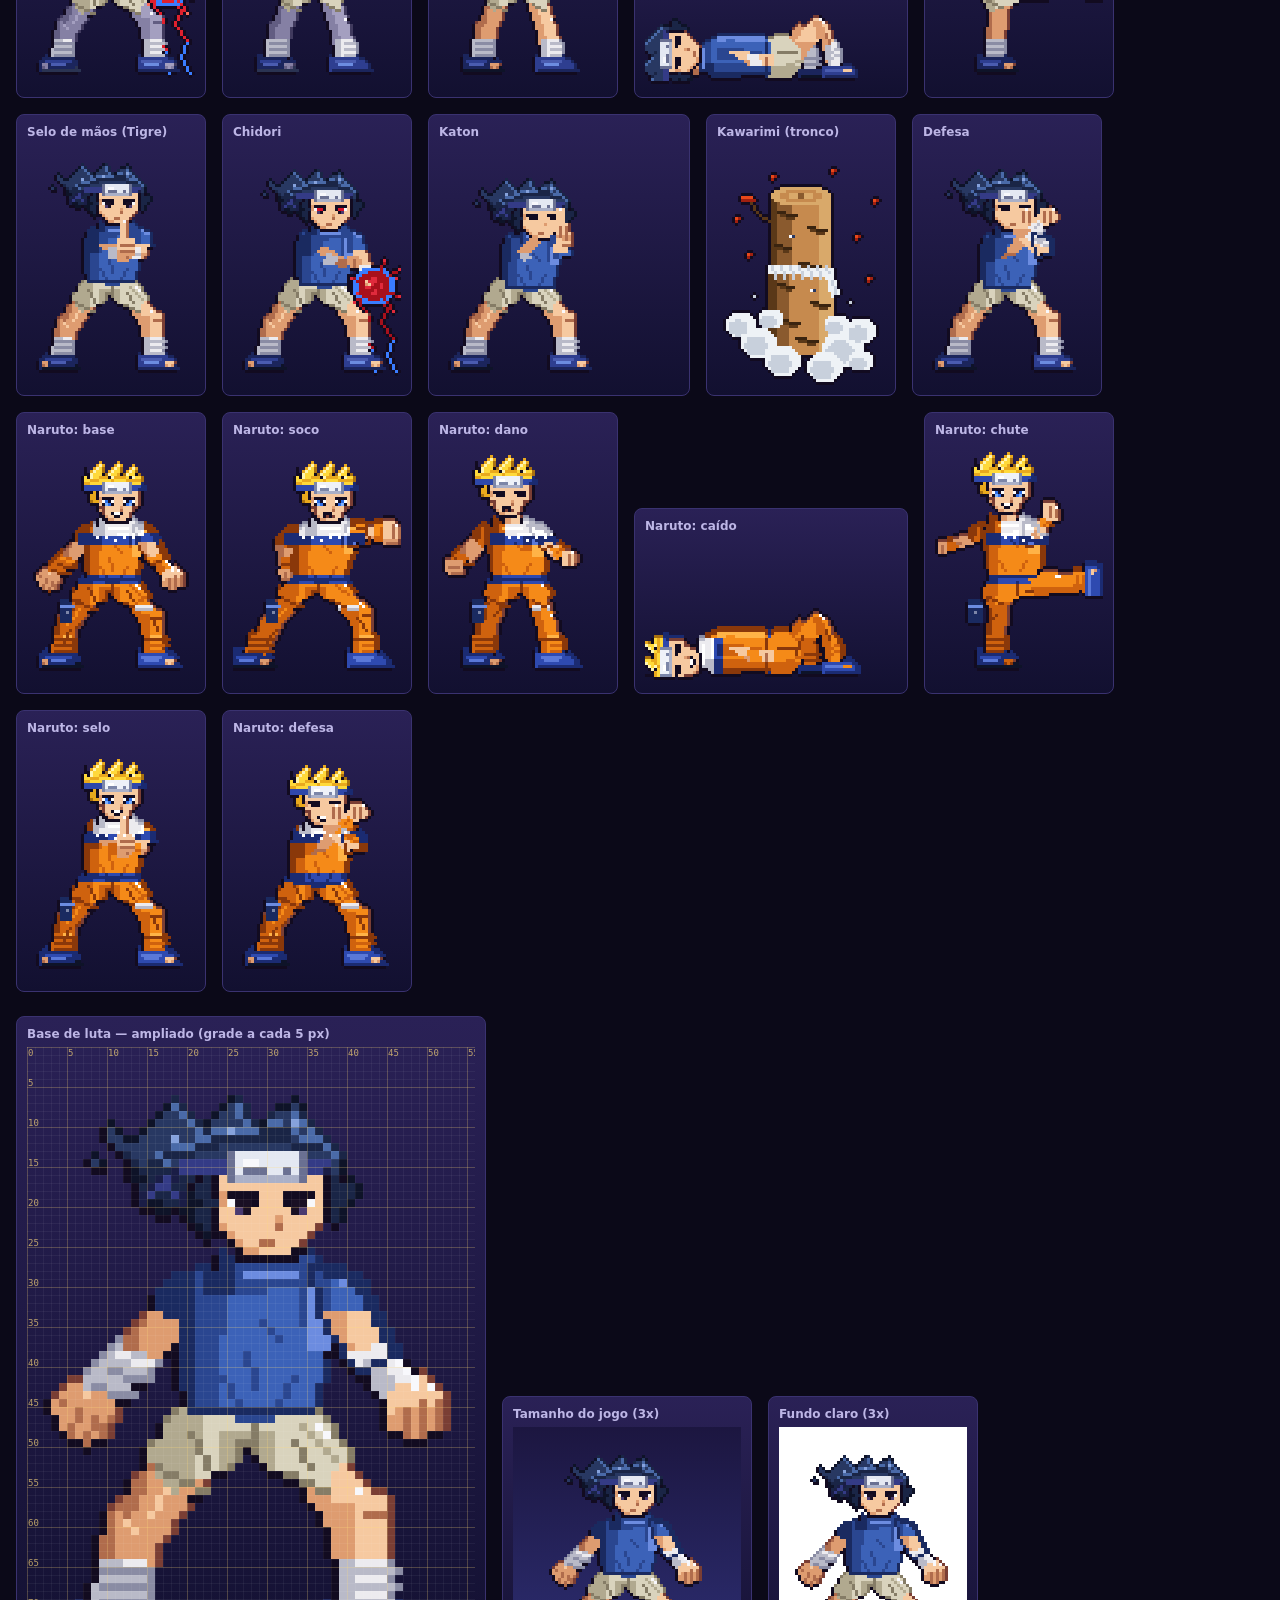
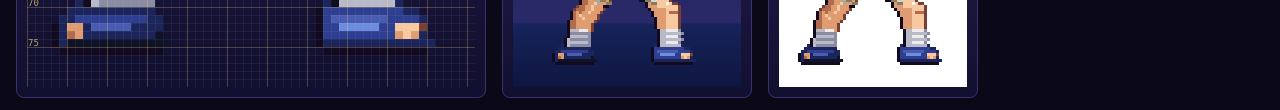
==== commit 594ad272: "Irmaos Demonios (Gozu e Meizu) com sprites proprios; Pais das Ondas vira cadeia Gozu > Meizu > Zabuz" ====
--- a/pixel/view.html
+++ b/pixel/view.html
@@ -14,10 +14,10 @@
  <div class="card"><b>Tamanho do jogo (3x)</b><canvas id="game"></canvas></div>
  <div class="card"><b>Fundo claro (3x)</b><canvas id="light"></canvas></div>
 </div>
-<script src="pixgrid.js"></script><script src="sasuke.js"></script><script src="sasuke-guard.js"></script><script src="sasuke-poses.js"></script><script src="sasuke-idle.js"></script><script src="sasuke-run.js"></script><script src="sasuke-throw.js"></script><script src="sasuke-between.js"></script><script src="naruto.js"></script><script src="naruto-bent.js"></script><script src="naruto-fours.js"></script><script src="naruto-run.js"></script><script src="breath.js"></script><script src="gamabunta.js"></script><script src="sasuke-lv2.js"></script><script src="sakura.js"></script><script src="kakashi.js"></script><script src="ninken.js"></script>
+<script src="pixgrid.js"></script><script src="sasuke.js"></script><script src="sasuke-guard.js"></script><script src="sasuke-poses.js"></script><script src="sasuke-idle.js"></script><script src="sasuke-run.js"></script><script src="sasuke-throw.js"></script><script src="sasuke-between.js"></script><script src="naruto.js"></script><script src="kirigakure.js"></script><script src="naruto-bent.js"></script><script src="naruto-fours.js"></script><script src="naruto-run.js"></script><script src="breath.js"></script><script src="gamabunta.js"></script><script src="sasuke-lv2.js"></script><script src="sakura.js"></script><script src="kakashi.js"></script><script src="ninken.js"></script>
 <script>
 /* ?s=idle|guard|punch|hit|down escolhe a pose ampliada; clicar numa miniatura tambem troca */
-const POSES={nbent:['Naruto curvado (Sennen)',naruBent,NAR_PAL],bullb0:['Ninken bull bite0',()=>ninkenGrid('bull','bite',0),Object.assign({},NINKEN_PAL,NINKEN_KIND.bull)],bullb2:['Ninken bull bite2',()=>ninkenGrid('bull','bite',2),Object.assign({},NINKEN_PAL,NINKEN_KIND.bull)],bulll3:['Ninken bull leap3',()=>ninkenGrid('bull','leap',3),Object.assign({},NINKEN_PAL,NINKEN_KIND.bull)],pugb0:['Ninken pug bite0',()=>ninkenGrid('pug','bite',0),Object.assign({},NINKEN_PAL,NINKEN_KIND.pug)],pugb2:['Ninken pug bite2',()=>ninkenGrid('pug','bite',2),Object.assign({},NINKEN_PAL,NINKEN_KIND.pug)],pugl3:['Ninken pug leap3',()=>ninkenGrid('pug','leap',3),Object.assign({},NINKEN_PAL,NINKEN_KIND.pug)],shibab0:['Ninken shiba bite0',()=>ninkenGrid('shiba','bite',0),Object.assign({},NINKEN_PAL,NINKEN_KIND.shiba)],shibab2:['Ninken shiba bite2',()=>ninkenGrid('shiba','bite',2),Object.assign({},NINKEN_PAL,NINKEN_KIND.shiba)],shibal3:['Ninken shiba leap3',()=>ninkenGrid('shiba','leap',3),Object.assign({},NINKEN_PAL,NINKEN_KIND.shiba)],grayb0:['Ninken gray bite0',()=>ninkenGrid('gray','bite',0),Object.assign({},NINKEN_PAL,NINKEN_KIND.gray)],grayb2:['Ninken gray bite2',()=>ninkenGrid('gray','bite',2),Object.assign({},NINKEN_PAL,NINKEN_KIND.gray)],grayl3:['Ninken gray leap3',()=>ninkenGrid('gray','leap',3),Object.assign({},NINKEN_PAL,NINKEN_KIND.gray)],kag:['Kakashi base de luta',kakashiFrom(sasukeGuard),KAK_PAL],kap:['Kakashi soco',kakashiFrom(sasukePunch),KAK_PAL],kac:['Kakashi Raikiri',kakashiFrom(sasukeChidori),KAK_PAL],kad:['Kakashi caido',kakashiFrom(sasukeDown),KAK_PAL],skg:['Sakura base de luta',sakuraFrom(sasukeGuard),SAK_PAL],skp:['Sakura soco',sakuraFrom(sasukePunch),SAK_PAL],skh:['Sakura dano',sakuraFrom(sasukeHit),SAK_PAL],skd:['Sakura caida',sakuraFrom(sasukeDown),SAK_PAL],skk:['Sakura chute',sakuraFrom(sasukeKick),SAK_PAL],tw:['Arremesso (preparar)',sasukeThrowWind,SAS2_PAL],tt:['Arremesso (lancar)',sasukeThrow,SAS2_PAL],te:['Arremesso (terminar)',sasukeThrowEnd,SAS2_PAL],r0:['Corrida 1',sasukeRun0,SAS2_PAL],r1:['Corrida 2',sasukeRun1,SAS2_PAL],r2:['Corrida 3',sasukeRun2,SAS2_PAL],r3:['Corrida 4',sasukeRun3,SAS2_PAL],nr0:['Naruto corrida 1',naruRun0,NAR_PAL],nr1:['Naruto corrida 2',naruRun1,NAR_PAL],nr2:['Naruto corrida 3',naruRun2,NAR_PAL],nr3:['Naruto corrida 4',naruRun3,NAR_PAL],idle:['Parado',sasukeIdle,SAS2_PAL],guard:['Base de luta',sasukeGuard,SAS2_PAL],punch:['Soco',sasukePunch,SAS2_PAL],pw:['Soco (preparar)',sasukePunchWind,SAS2_PAL],eh:['Amaterasu (mao no olho)',sasukeEyeHand,SAS2_PAL],kw:['Chute (preparar)',sasukeKickWind,SAS2_PAL],npw:['Naruto soco (preparar)',naruPunchWind,NAR_PAL],nsx:['Oiroke no Jutsu',naruSexy,NAR_PAL],n4:['Naruto de quatro (Kyubi)',naruFours,NAR_PAL],n4c:['De quatro: agachar',naruFourCoil,NAR_PAL],n4a:['De quatro: galope A',naruFourRunA,NAR_PAL],n4b:['De quatro: galope B',naruFourRunB,NAR_PAL],n4l:['De quatro: bote',naruFourLunge,NAR_PAL],bunta:['Gama Bunta',gamaBunta,BUNTA_PAL],l2g:['Selo nível 2 (base)',lv2From(sasukeGuard),LV2_PAL],l2p:['Selo nível 2 (soco)',lv2From(sasukePunch),LV2_PAL],l2c:['Selo nível 2 (Chidori)',lv2From(sasukeChidori),LV2_PAL],l2h:['Selo nível 2 (dano)',lv2From(sasukeHit),LV2_PAL],hit:['Dano',sasukeHit,SAS2_PAL],down:['Caído (K.O.)',sasukeDown,SAS2_PAL],kick:['Chute',sasukeKick,SAS2_PAL],seal:['Selo de mãos (Tigre)',sasukeSeal,SAS2_PAL],chidori:['Chidori',sasukeChidori,SAS2_PAL],katon:['Katon',sasukeKaton,SAS2_PAL],log:['Kawarimi (tronco)',sasukeLog,SAS2_PAL],block:['Defesa',sasukeBlock,SAS2_PAL],ng:['Naruto: base',naruGuard,NAR_PAL],np:['Naruto: soco',naruPunch,NAR_PAL],nh:['Naruto: dano',naruHit,NAR_PAL],nd:['Naruto: caído',naruDown,NAR_PAL],nk:['Naruto: chute',naruKick,NAR_PAL],ns:['Naruto: selo',naruSeal,NAR_PAL],nb:['Naruto: defesa',naruBlock,NAR_PAL]};
+const POSES={dgg:['Gozu base',()=>{NARU_SKIN=DEMON_SKIN.gozu;try{return naruGuard();}finally{NARU_SKIN=null;}},DEMON_SKIN.gozu.pal],dgp:['Gozu soco',()=>{NARU_SKIN=DEMON_SKIN.gozu;try{return naruPunch();}finally{NARU_SKIN=null;}},DEMON_SKIN.gozu.pal],dmg:['Meizu base',()=>{NARU_SKIN=DEMON_SKIN.meizu;try{return naruGuard();}finally{NARU_SKIN=null;}},DEMON_SKIN.meizu.pal],dmh:['Meizu dano',()=>{NARU_SKIN=DEMON_SKIN.meizu;try{return naruHit();}finally{NARU_SKIN=null;}},DEMON_SKIN.meizu.pal],dmd:['Meizu caido',()=>{NARU_SKIN=DEMON_SKIN.meizu;try{return naruDown();}finally{NARU_SKIN=null;}},DEMON_SKIN.meizu.pal],nbent:['Naruto curvado (Sennen)',naruBent,NAR_PAL],bullb0:['Ninken bull bite0',()=>ninkenGrid('bull','bite',0),Object.assign({},NINKEN_PAL,NINKEN_KIND.bull)],bullb2:['Ninken bull bite2',()=>ninkenGrid('bull','bite',2),Object.assign({},NINKEN_PAL,NINKEN_KIND.bull)],bulll3:['Ninken bull leap3',()=>ninkenGrid('bull','leap',3),Object.assign({},NINKEN_PAL,NINKEN_KIND.bull)],pugb0:['Ninken pug bite0',()=>ninkenGrid('pug','bite',0),Object.assign({},NINKEN_PAL,NINKEN_KIND.pug)],pugb2:['Ninken pug bite2',()=>ninkenGrid('pug','bite',2),Object.assign({},NINKEN_PAL,NINKEN_KIND.pug)],pugl3:['Ninken pug leap3',()=>ninkenGrid('pug','leap',3),Object.assign({},NINKEN_PAL,NINKEN_KIND.pug)],shibab0:['Ninken shiba bite0',()=>ninkenGrid('shiba','bite',0),Object.assign({},NINKEN_PAL,NINKEN_KIND.shiba)],shibab2:['Ninken shiba bite2',()=>ninkenGrid('shiba','bite',2),Object.assign({},NINKEN_PAL,NINKEN_KIND.shiba)],shibal3:['Ninken shiba leap3',()=>ninkenGrid('shiba','leap',3),Object.assign({},NINKEN_PAL,NINKEN_KIND.shiba)],grayb0:['Ninken gray bite0',()=>ninkenGrid('gray','bite',0),Object.assign({},NINKEN_PAL,NINKEN_KIND.gray)],grayb2:['Ninken gray bite2',()=>ninkenGrid('gray','bite',2),Object.assign({},NINKEN_PAL,NINKEN_KIND.gray)],grayl3:['Ninken gray leap3',()=>ninkenGrid('gray','leap',3),Object.assign({},NINKEN_PAL,NINKEN_KIND.gray)],kag:['Kakashi base de luta',kakashiFrom(sasukeGuard),KAK_PAL],kap:['Kakashi soco',kakashiFrom(sasukePunch),KAK_PAL],kac:['Kakashi Raikiri',kakashiFrom(sasukeChidori),KAK_PAL],kad:['Kakashi caido',kakashiFrom(sasukeDown),KAK_PAL],skg:['Sakura base de luta',sakuraFrom(sasukeGuard),SAK_PAL],skp:['Sakura soco',sakuraFrom(sasukePunch),SAK_PAL],skh:['Sakura dano',sakuraFrom(sasukeHit),SAK_PAL],skd:['Sakura caida',sakuraFrom(sasukeDown),SAK_PAL],skk:['Sakura chute',sakuraFrom(sasukeKick),SAK_PAL],tw:['Arremesso (preparar)',sasukeThrowWind,SAS2_PAL],tt:['Arremesso (lancar)',sasukeThrow,SAS2_PAL],te:['Arremesso (terminar)',sasukeThrowEnd,SAS2_PAL],r0:['Corrida 1',sasukeRun0,SAS2_PAL],r1:['Corrida 2',sasukeRun1,SAS2_PAL],r2:['Corrida 3',sasukeRun2,SAS2_PAL],r3:['Corrida 4',sasukeRun3,SAS2_PAL],nr0:['Naruto corrida 1',naruRun0,NAR_PAL],nr1:['Naruto corrida 2',naruRun1,NAR_PAL],nr2:['Naruto corrida 3',naruRun2,NAR_PAL],nr3:['Naruto corrida 4',naruRun3,NAR_PAL],idle:['Parado',sasukeIdle,SAS2_PAL],guard:['Base de luta',sasukeGuard,SAS2_PAL],punch:['Soco',sasukePunch,SAS2_PAL],pw:['Soco (preparar)',sasukePunchWind,SAS2_PAL],eh:['Amaterasu (mao no olho)',sasukeEyeHand,SAS2_PAL],kw:['Chute (preparar)',sasukeKickWind,SAS2_PAL],npw:['Naruto soco (preparar)',naruPunchWind,NAR_PAL],nsx:['Oiroke no Jutsu',naruSexy,NAR_PAL],n4:['Naruto de quatro (Kyubi)',naruFours,NAR_PAL],n4c:['De quatro: agachar',naruFourCoil,NAR_PAL],n4a:['De quatro: galope A',naruFourRunA,NAR_PAL],n4b:['De quatro: galope B',naruFourRunB,NAR_PAL],n4l:['De quatro: bote',naruFourLunge,NAR_PAL],bunta:['Gama Bunta',gamaBunta,BUNTA_PAL],l2g:['Selo nível 2 (base)',lv2From(sasukeGuard),LV2_PAL],l2p:['Selo nível 2 (soco)',lv2From(sasukePunch),LV2_PAL],l2c:['Selo nível 2 (Chidori)',lv2From(sasukeChidori),LV2_PAL],l2h:['Selo nível 2 (dano)',lv2From(sasukeHit),LV2_PAL],hit:['Dano',sasukeHit,SAS2_PAL],down:['Caído (K.O.)',sasukeDown,SAS2_PAL],kick:['Chute',sasukeKick,SAS2_PAL],seal:['Selo de mãos (Tigre)',sasukeSeal,SAS2_PAL],chidori:['Chidori',sasukeChidori,SAS2_PAL],katon:['Katon',sasukeKaton,SAS2_PAL],log:['Kawarimi (tronco)',sasukeLog,SAS2_PAL],block:['Defesa',sasukeBlock,SAS2_PAL],ng:['Naruto: base',naruGuard,NAR_PAL],np:['Naruto: soco',naruPunch,NAR_PAL],nh:['Naruto: dano',naruHit,NAR_PAL],nd:['Naruto: caído',naruDown,NAR_PAL],nk:['Naruto: chute',naruKick,NAR_PAL],ns:['Naruto: selo',naruSeal,NAR_PAL],nb:['Naruto: defesa',naruBlock,NAR_PAL]};
 const built={};for(const k in POSES)built[k]=POSES[k][1]();
 function show(key){
  document.querySelectorAll('#all .card').forEach(c=>c.classList.toggle('sel',c.dataset.k===key));
